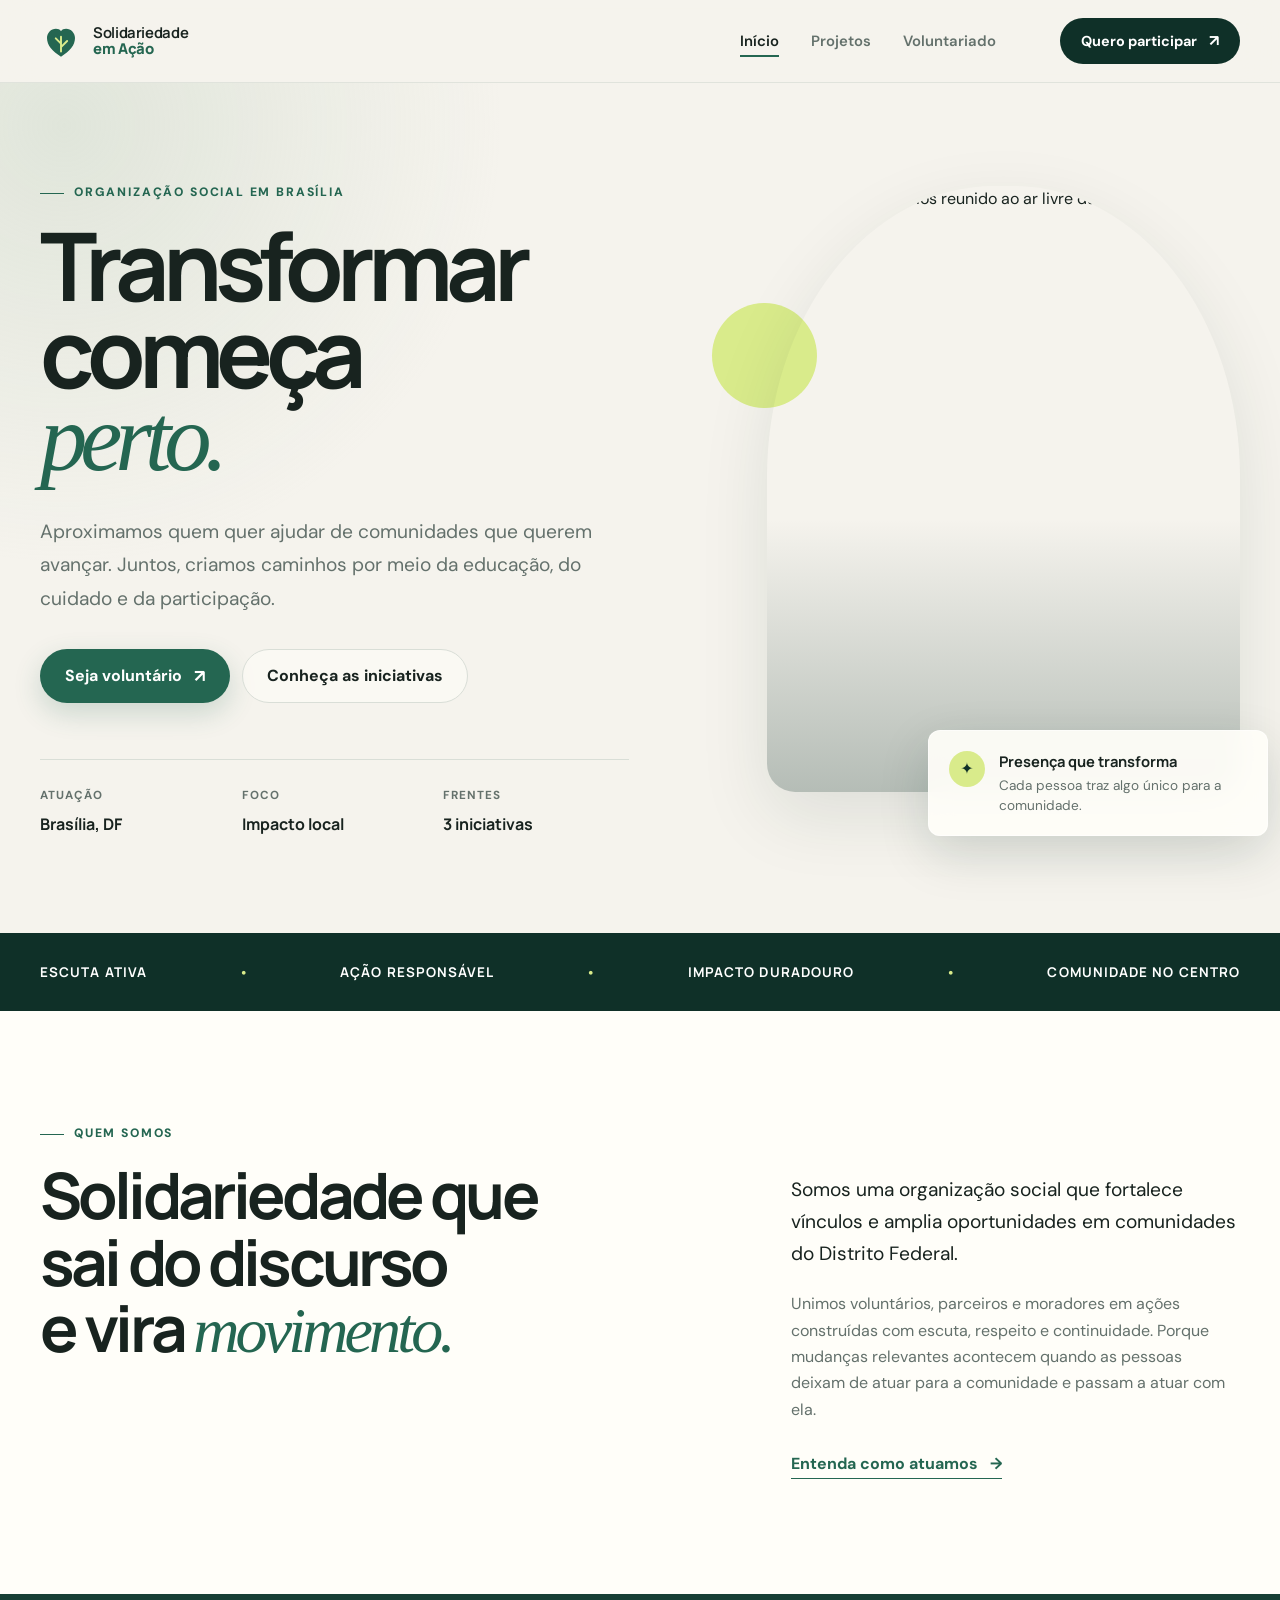
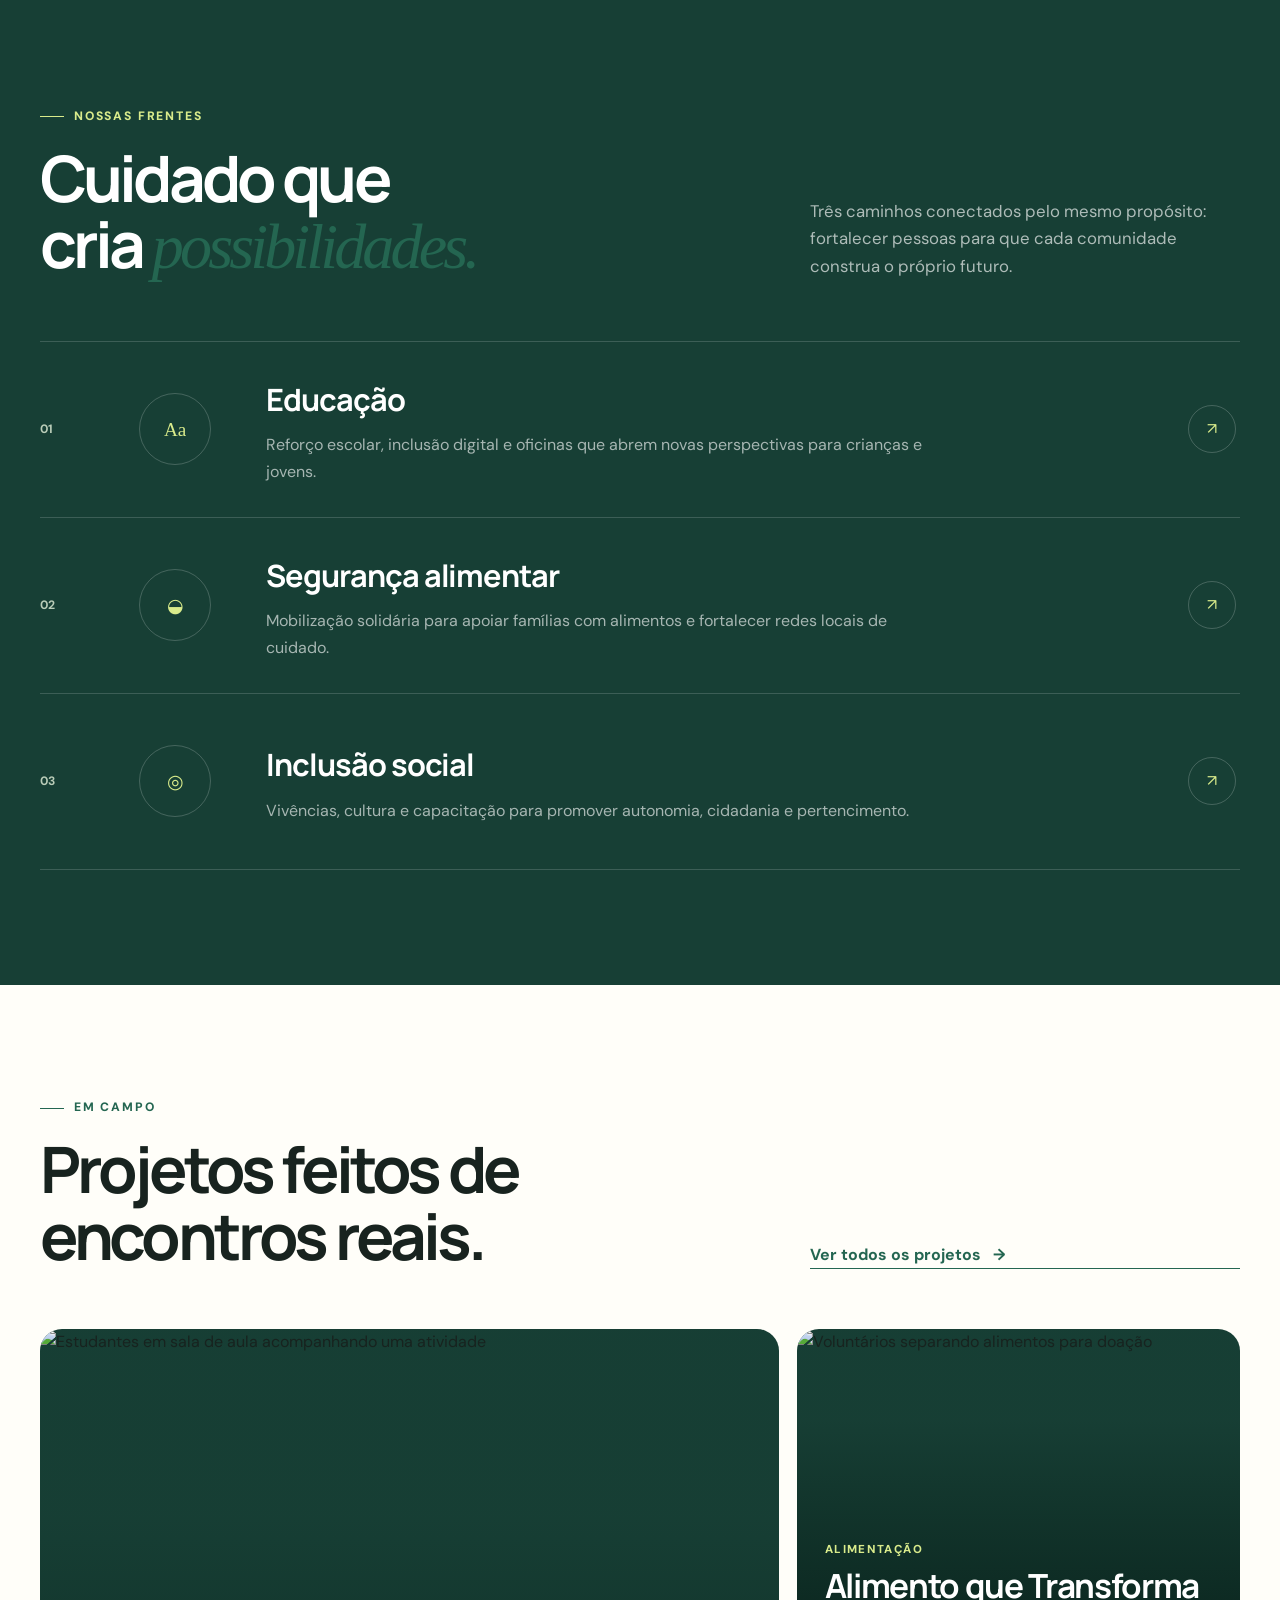
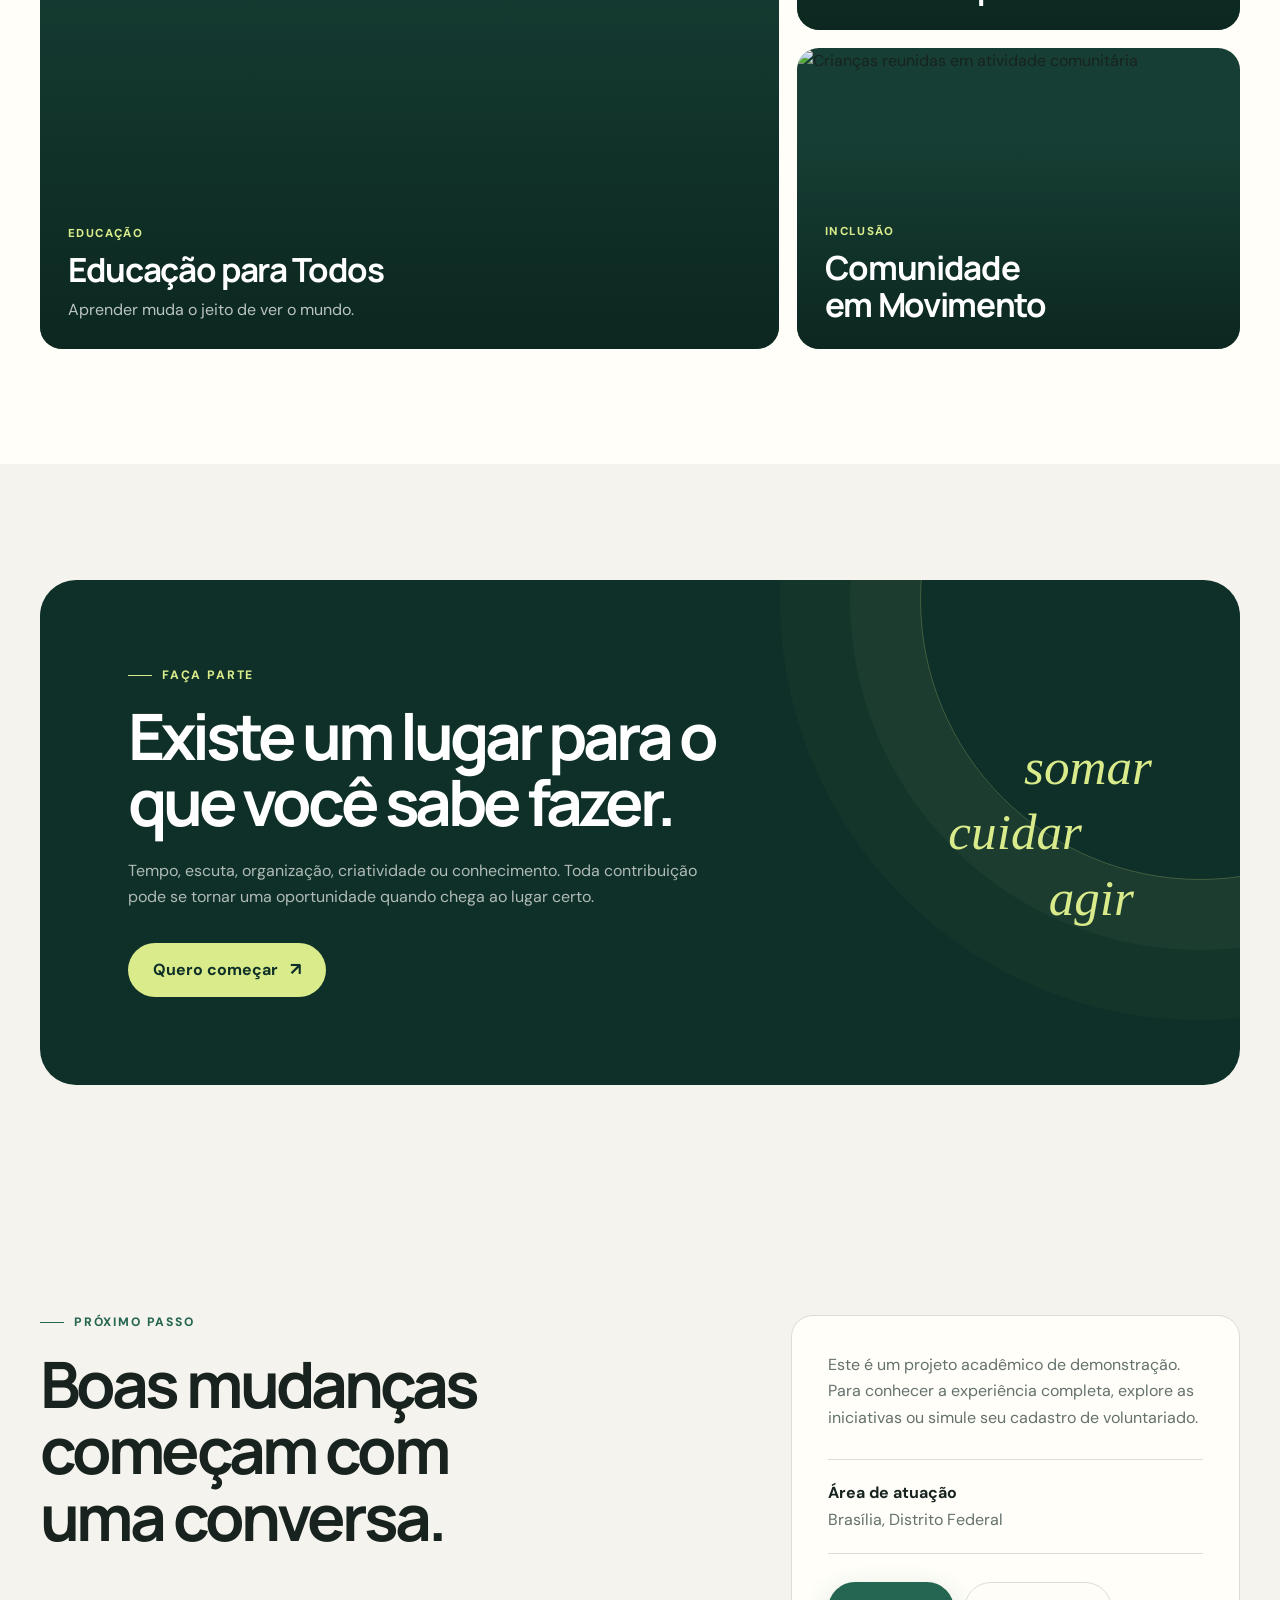
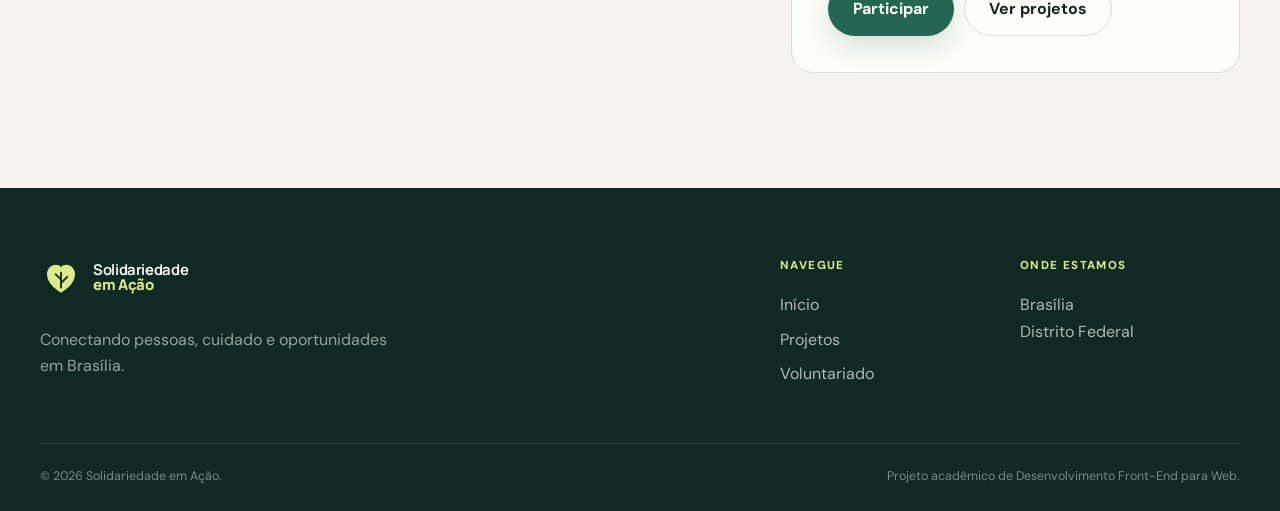
==== index.html @ 52c3421e "feat: finalize ONG institutional website" ====
<!DOCTYPE html>
<html lang="pt-BR">
<head>
  <meta charset="UTF-8">
  <meta name="viewport" content="width=device-width, initial-scale=1.0">
  <meta name="description" content="A Solidariedade em Ação conecta pessoas e comunidades em iniciativas de educação, segurança alimentar e inclusão social em Brasília.">
  <meta name="theme-color" content="#173f35">
  <title>Solidariedade em Ação | Transformar começa perto</title>
  <link rel="preconnect" href="https://fonts.googleapis.com">
  <link rel="preconnect" href="https://fonts.gstatic.com" crossorigin>
  <link href="https://fonts.googleapis.com/css2?family=DM+Sans:wght@400;500;600;700&family=Manrope:wght@500;600;700;800&display=swap" rel="stylesheet">
  <link rel="stylesheet" href="css.css">
  <script src="js.js" defer></script>
</head>
<body>
  <a class="skip-link" href="#conteudo">Pular para o conteúdo</a>

  <header class="site-header">
    <div class="container header-inner">
      <a class="brand" href="index.html" aria-label="Solidariedade em Ação, página inicial">
        <svg class="brand-mark" viewBox="0 0 48 48" aria-hidden="true">
          <path d="M24 42C14 36 8 28.8 8 20.7 8 14.8 12.5 10 18.2 10c2.4 0 4.6.9 5.8 2.8C25.2 10.9 27.4 10 29.8 10 35.5 10 40 14.8 40 20.7 40 28.8 34 36 24 42Z"/>
          <path d="M24 36V19m0 8-6-6m6 10 7-7"/>
        </svg>
        <span class="brand-name">Solidariedade <strong>em Ação</strong></span>
      </a>

      <button class="nav-toggle" type="button" aria-expanded="false" aria-controls="menu-principal">
        <span class="sr-only">Abrir menu</span>
        <span aria-hidden="true"></span><span aria-hidden="true"></span><span aria-hidden="true"></span>
      </button>

      <nav class="site-nav" id="menu-principal" aria-label="Navegação principal">
        <ul>
          <li><a href="index.html" aria-current="page">Início</a></li>
          <li><a href="projetos.html">Projetos</a></li>
          <li><a href="cadastro.html">Voluntariado</a></li>
        </ul>
        <a class="button button-small button-dark nav-cta" href="cadastro.html">Quero participar <span aria-hidden="true">↗</span></a>
      </nav>
    </div>
  </header>

  <main id="conteudo">
    <section class="hero">
      <div class="container hero-grid">
        <div class="hero-copy reveal">
          <p class="eyebrow"><span></span> Organização social em Brasília</p>
          <h1>Transformar começa <em>perto.</em></h1>
          <p class="hero-lead">Aproximamos quem quer ajudar de comunidades que querem avançar. Juntos, criamos caminhos por meio da educação, do cuidado e da participação.</p>
          <div class="hero-actions">
            <a class="button button-primary" href="cadastro.html">Seja voluntário <span aria-hidden="true">↗</span></a>
            <a class="button button-ghost" href="projetos.html">Conheça as iniciativas</a>
          </div>
          <dl class="hero-facts" aria-label="Resumo da organização">
            <div><dt>Atuação</dt><dd>Brasília, DF</dd></div>
            <div><dt>Foco</dt><dd>Impacto local</dd></div>
            <div><dt>Frentes</dt><dd>3 iniciativas</dd></div>
          </dl>
        </div>

        <div class="hero-media reveal reveal-delay">
          <div class="hero-image">
            <img src="https://images.unsplash.com/photo-1559027615-cd4628902d4a?auto=format&fit=crop&w=1400&q=85" alt="Grupo de voluntários reunido ao ar livre durante uma ação comunitária" width="900" height="1080">
          </div>
          <div class="hero-note">
            <span class="note-icon" aria-hidden="true">✦</span>
            <p><strong>Presença que transforma</strong> Cada pessoa traz algo único para a comunidade.</p>
          </div>
          <div class="hero-shape" aria-hidden="true"></div>
        </div>
      </div>
    </section>

    <section class="principle-band" aria-label="Nosso compromisso">
      <div class="container principle-inner">
        <p>Escuta ativa</p><span aria-hidden="true">•</span>
        <p>Ação responsável</p><span aria-hidden="true">•</span>
        <p>Impacto duradouro</p><span aria-hidden="true">•</span>
        <p>Comunidade no centro</p>
      </div>
    </section>

    <section class="section about" aria-labelledby="sobre-titulo">
      <div class="container about-grid">
        <div class="section-intro reveal">
          <p class="eyebrow"><span></span> Quem somos</p>
          <h2 id="sobre-titulo">Solidariedade que sai do discurso e vira <em>movimento.</em></h2>
        </div>
        <div class="about-copy reveal reveal-delay">
          <p class="lead-paragraph">Somos uma organização social que fortalece vínculos e amplia oportunidades em comunidades do Distrito Federal.</p>
          <p>Unimos voluntários, parceiros e moradores em ações construídas com escuta, respeito e continuidade. Porque mudanças relevantes acontecem quando as pessoas deixam de atuar para a comunidade e passam a atuar com ela.</p>
          <a class="text-link" href="projetos.html">Entenda como atuamos <span aria-hidden="true">→</span></a>
        </div>
      </div>
    </section>

    <section class="section pillars" aria-labelledby="atuacao-titulo">
      <div class="container">
        <div class="section-heading reveal">
          <div>
            <p class="eyebrow eyebrow-light"><span></span> Nossas frentes</p>
            <h2 id="atuacao-titulo">Cuidado que cria <em>possibilidades.</em></h2>
          </div>
          <p>Três caminhos conectados pelo mesmo propósito: fortalecer pessoas para que cada comunidade construa o próprio futuro.</p>
        </div>

        <div class="pillar-list">
          <article class="pillar-item reveal">
            <span class="pillar-number">01</span>
            <div class="pillar-icon" aria-hidden="true">Aa</div>
            <div><h3>Educação</h3><p>Reforço escolar, inclusão digital e oficinas que abrem novas perspectivas para crianças e jovens.</p></div>
            <a href="projetos.html#educacao" aria-label="Conhecer o projeto de educação">↗</a>
          </article>
          <article class="pillar-item reveal">
            <span class="pillar-number">02</span>
            <div class="pillar-icon" aria-hidden="true">◒</div>
            <div><h3>Segurança alimentar</h3><p>Mobilização solidária para apoiar famílias com alimentos e fortalecer redes locais de cuidado.</p></div>
            <a href="projetos.html#alimentacao" aria-label="Conhecer o projeto de segurança alimentar">↗</a>
          </article>
          <article class="pillar-item reveal">
            <span class="pillar-number">03</span>
            <div class="pillar-icon" aria-hidden="true">◎</div>
            <div><h3>Inclusão social</h3><p>Vivências, cultura e capacitação para promover autonomia, cidadania e pertencimento.</p></div>
            <a href="projetos.html#comunidade" aria-label="Conhecer o projeto de inclusão social">↗</a>
          </article>
        </div>
      </div>
    </section>

    <section class="section featured" aria-labelledby="projetos-titulo">
      <div class="container">
        <div class="section-heading section-heading-dark reveal">
          <div>
            <p class="eyebrow"><span></span> Em campo</p>
            <h2 id="projetos-titulo">Projetos feitos de encontros reais.</h2>
          </div>
          <a class="text-link" href="projetos.html">Ver todos os projetos <span aria-hidden="true">→</span></a>
        </div>

        <div class="featured-grid">
          <article class="project-preview project-preview-large reveal">
            <a href="projetos.html#educacao" aria-label="Conhecer Educação para Todos">
              <img src="https://images.unsplash.com/photo-1509062522246-3755977927d7?auto=format&fit=crop&w=1200&q=85" alt="Estudantes em sala de aula acompanhando uma atividade" width="900" height="700">
              <div class="preview-overlay"><span>Educação</span><h3>Educação para Todos</h3><p>Aprender muda o jeito de ver o mundo.</p></div>
            </a>
          </article>
          <div class="featured-stack">
            <article class="project-preview reveal">
              <a href="projetos.html#alimentacao" aria-label="Conhecer Alimento que Transforma">
                <img src="https://images.unsplash.com/photo-1593113598332-cd288d649433?auto=format&fit=crop&w=1000&q=85" alt="Voluntários separando alimentos para doação" width="800" height="520">
                <div class="preview-overlay"><span>Alimentação</span><h3>Alimento que Transforma</h3></div>
              </a>
            </article>
            <article class="project-preview reveal">
              <a href="projetos.html#comunidade" aria-label="Conhecer Comunidade em Movimento">
                <img src="https://images.unsplash.com/photo-1488521787991-ed7bbaae773c?auto=format&fit=crop&w=1000&q=85" alt="Crianças reunidas em atividade comunitária" width="800" height="520">
                <div class="preview-overlay"><span>Inclusão</span><h3>Comunidade em Movimento</h3></div>
              </a>
            </article>
          </div>
        </div>
      </div>
    </section>

    <section class="section join" aria-labelledby="voluntariado-titulo">
      <div class="container join-panel reveal">
        <div class="join-copy">
          <p class="eyebrow eyebrow-light"><span></span> Faça parte</p>
          <h2 id="voluntariado-titulo">Existe um lugar para o que você sabe fazer.</h2>
          <p>Tempo, escuta, organização, criatividade ou conhecimento. Toda contribuição pode se tornar uma oportunidade quando chega ao lugar certo.</p>
          <a class="button button-light" href="cadastro.html">Quero começar <span aria-hidden="true">↗</span></a>
        </div>
        <div class="join-visual" aria-hidden="true">
          <span>somar</span><span>cuidar</span><span>agir</span>
        </div>
      </div>
    </section>

    <section class="section contact" aria-labelledby="contato-titulo">
      <div class="container contact-grid">
        <div class="reveal">
          <p class="eyebrow"><span></span> Próximo passo</p>
          <h2 id="contato-titulo">Boas mudanças começam com uma conversa.</h2>
        </div>
        <div class="contact-card reveal reveal-delay">
          <p>Este é um projeto acadêmico de demonstração. Para conhecer a experiência completa, explore as iniciativas ou simule seu cadastro de voluntariado.</p>
          <address><strong>Área de atuação</strong><span>Brasília, Distrito Federal</span></address>
          <div class="contact-actions">
            <a class="button button-primary" href="cadastro.html">Participar</a>
            <a class="button button-ghost" href="projetos.html">Ver projetos</a>
          </div>
        </div>
      </div>
    </section>
  </main>

  <footer class="site-footer">
    <div class="container footer-main">
      <div>
        <a class="brand brand-light" href="index.html" aria-label="Solidariedade em Ação, página inicial">
          <svg class="brand-mark" viewBox="0 0 48 48" aria-hidden="true"><path d="M24 42C14 36 8 28.8 8 20.7 8 14.8 12.5 10 18.2 10c2.4 0 4.6.9 5.8 2.8C25.2 10.9 27.4 10 29.8 10 35.5 10 40 14.8 40 20.7 40 28.8 34 36 24 42Z"/><path d="M24 36V19m0 8-6-6m6 10 7-7"/></svg>
          <span class="brand-name">Solidariedade <strong>em Ação</strong></span>
        </a>
        <p>Conectando pessoas, cuidado e oportunidades em Brasília.</p>
      </div>
      <nav aria-label="Navegação do rodapé">
        <p>Navegue</p>
        <a href="index.html">Início</a><a href="projetos.html">Projetos</a><a href="cadastro.html">Voluntariado</a>
      </nav>
      <div class="footer-location"><p>Onde estamos</p><address>Brasília<br>Distrito Federal</address></div>
    </div>
    <div class="container footer-bottom">
      <p>© <span data-current-year>2026</span> Solidariedade em Ação.</p>
      <p>Projeto acadêmico de Desenvolvimento Front-End para Web.</p>
    </div>
  </footer>
</body>
</html>
---- css.css ----
:root {
  --canvas: #f5f3ed;
  --paper: #fffef9;
  --mist: #e8eee8;
  --sage: #b9ccb8;
  --lime: #d9eb8b;
  --green: #246651;
  --green-deep: #173f35;
  --green-ink: #0f3028;
  --ink: #18231f;
  --muted: #64716c;
  --line: #d9ded7;
  --warm: #e7a66a;
  --danger: #a43f36;
  --success: #215f3f;
  --font-body: "DM Sans", system-ui, sans-serif;
  --font-display: "Manrope", system-ui, sans-serif;
  --container: 1200px;
  --radius-sm: 12px;
  --radius-md: 22px;
  --radius-lg: 36px;
  --shadow: 0 24px 70px rgba(20, 51, 42, 0.1);
  --transition: 220ms cubic-bezier(.2, .7, .2, 1);
}

*, *::before, *::after {
  box-sizing: border-box;
}

html {
  scroll-behavior: smooth;
}

body {
  margin: 0;
  min-width: 0;
  min-height: 100vh;
  overflow-x: hidden;
  background: var(--canvas);
  color: var(--ink);
  font-family: var(--font-body);
  font-size: 1rem;
  line-height: 1.65;
  -webkit-font-smoothing: antialiased;
}

body.menu-open {
  overflow: hidden;
}

h1, h2, h3, p, figure, dl, dd {
  margin: 0;
}

h1, h2, h3 {
  font-family: var(--font-display);
  text-wrap: balance;
}

ul {
  margin: 0;
  padding: 0;
  list-style: none;
}

a {
  color: inherit;
  text-decoration: none;
}

img {
  display: block;
  max-width: 100%;
}

button, input, select, textarea {
  font: inherit;
}

button, a {
  -webkit-tap-highlight-color: transparent;
}

:focus-visible {
  outline: 3px solid var(--warm);
  outline-offset: 4px;
}

::selection {
  background: var(--lime);
  color: var(--green-ink);
}

.container {
  width: min(calc(100% - 48px), var(--container));
  margin-inline: auto;
}

.sr-only {
  position: absolute;
  width: 1px;
  height: 1px;
  padding: 0;
  margin: -1px;
  overflow: hidden;
  clip: rect(0, 0, 0, 0);
  white-space: nowrap;
  border: 0;
}

.skip-link {
  position: fixed;
  top: 12px;
  left: 12px;
  z-index: 1000;
  padding: 10px 16px;
  border-radius: 8px;
  background: var(--paper);
  color: var(--green-ink);
  font-weight: 700;
  transform: translateY(-150%);
  transition: transform var(--transition);
}

.skip-link:focus {
  transform: translateY(0);
}

.site-header {
  position: sticky;
  top: 0;
  z-index: 100;
  border-bottom: 1px solid rgba(217, 222, 215, 0.76);
  background: rgba(245, 243, 237, 0.9);
  backdrop-filter: blur(18px);
}

.header-inner {
  min-height: 82px;
  display: flex;
  align-items: center;
  justify-content: space-between;
  gap: 32px;
}

.brand {
  display: inline-flex;
  align-items: center;
  gap: 11px;
  flex: 0 0 auto;
  font-family: var(--font-display);
  font-size: .93rem;
  font-weight: 650;
  line-height: 1.05;
  letter-spacing: -.025em;
}

.brand-name strong {
  display: block;
  color: var(--green);
  font-weight: 800;
}

.brand-mark {
  width: 42px;
  height: 42px;
  overflow: visible;
}

.brand-mark path:first-child {
  fill: var(--green);
}

.brand-mark path:last-child {
  fill: none;
  stroke: var(--lime);
  stroke-width: 2.2;
  stroke-linecap: round;
  stroke-linejoin: round;
}

.site-nav {
  display: flex;
  align-items: center;
  gap: clamp(24px, 4vw, 52px);
}

.site-nav ul {
  display: flex;
  align-items: center;
  gap: 6px;
}

.site-nav ul a {
  position: relative;
  display: inline-flex;
  align-items: center;
  min-height: 44px;
  padding: 0 13px;
  color: var(--muted);
  font-size: .93rem;
  font-weight: 600;
  transition: color var(--transition);
}

.site-nav ul a::after {
  content: "";
  position: absolute;
  right: 13px;
  bottom: 6px;
  left: 13px;
  height: 2px;
  background: var(--green);
  transform: scaleX(0);
  transform-origin: right;
  transition: transform var(--transition);
}

.site-nav ul a:hover,
.site-nav ul a[aria-current="page"] {
  color: var(--ink);
}

.site-nav ul a:hover::after,
.site-nav ul a[aria-current="page"]::after {
  transform: scaleX(1);
  transform-origin: left;
}

.nav-toggle {
  display: none;
  width: 46px;
  height: 46px;
  padding: 0;
  border: 1px solid var(--line);
  border-radius: 50%;
  background: var(--paper);
  cursor: pointer;
}

.nav-toggle > span:not(.sr-only) {
  display: block;
  width: 18px;
  height: 1.5px;
  margin: 4px auto;
  background: var(--ink);
  transition: transform var(--transition), opacity var(--transition);
}

.button {
  display: inline-flex;
  align-items: center;
  justify-content: center;
  gap: 12px;
  min-height: 54px;
  padding: 0 24px;
  border: 1px solid transparent;
  border-radius: 999px;
  font-weight: 700;
  line-height: 1;
  cursor: pointer;
  transition: color var(--transition), background var(--transition), border-color var(--transition), transform var(--transition), box-shadow var(--transition);
}

.button span {
  font-size: 1.1em;
  transition: transform var(--transition);
}

.button:hover {
  transform: translateY(-2px);
}

.button:hover span {
  transform: translate(2px, -2px);
}

.button-small {
  min-height: 46px;
  padding-inline: 20px;
  font-size: .9rem;
}

.button-primary {
  background: var(--green);
  color: #fff;
  box-shadow: 0 10px 28px rgba(36, 102, 81, .2);
}

.button-primary:hover {
  background: var(--green-deep);
  box-shadow: 0 14px 34px rgba(23, 63, 53, .24);
}

.button-dark {
  background: var(--green-ink);
  color: #fff;
}

.button-dark:hover {
  background: var(--green);
}

.button-ghost {
  border-color: var(--line);
  background: rgba(255, 254, 249, .58);
  color: var(--ink);
}

.button-ghost:hover {
  border-color: var(--sage);
  background: var(--paper);
}

.button-light {
  background: var(--lime);
  color: var(--green-ink);
}

.button-light:hover {
  background: #e7f5aa;
}

.eyebrow {
  display: flex;
  align-items: center;
  gap: 10px;
  margin-bottom: 20px;
  color: var(--green);
  font-size: .76rem;
  font-weight: 800;
  letter-spacing: .15em;
  line-height: 1.3;
  text-transform: uppercase;
}

.eyebrow > span {
  width: 24px;
  height: 1px;
  background: currentColor;
}

.eyebrow-light {
  color: var(--lime);
}

em {
  color: var(--green);
  font-family: Georgia, "Times New Roman", serif;
  font-weight: 400;
}

.section {
  padding: clamp(86px, 9vw, 132px) 0;
}

.section h2 {
  font-size: clamp(2.35rem, 5vw, 4.8rem);
  line-height: 1.04;
  letter-spacing: -.06em;
}

.hero {
  position: relative;
  padding: clamp(68px, 8vw, 110px) 0 96px;
  background:
    radial-gradient(circle at 5% 5%, rgba(185, 204, 184, .35), transparent 30%),
    var(--canvas);
}

.hero-grid {
  display: grid;
  grid-template-columns: minmax(0, 1.02fr) minmax(420px, .88fr);
  align-items: center;
  gap: clamp(56px, 8vw, 112px);
}

.hero h1 {
  max-width: 720px;
  font-size: clamp(4rem, 7.4vw, 7rem);
  font-weight: 700;
  line-height: .92;
  letter-spacing: -.075em;
}

.hero h1 em {
  display: block;
}

.hero-lead {
  max-width: 620px;
  margin-top: 32px;
  color: var(--muted);
  font-size: clamp(1.05rem, 1.5vw, 1.2rem);
  line-height: 1.75;
}

.hero-actions {
  display: flex;
  flex-wrap: wrap;
  gap: 12px;
  margin-top: 34px;
}

.hero-facts {
  display: grid;
  grid-template-columns: repeat(3, 1fr);
  gap: 16px;
  margin-top: 56px;
  padding-top: 26px;
  border-top: 1px solid var(--line);
}

.hero-facts div {
  min-width: 0;
}

.hero-facts dt {
  color: var(--muted);
  font-size: .73rem;
  font-weight: 700;
  letter-spacing: .08em;
  text-transform: uppercase;
}

.hero-facts dd {
  margin-top: 5px;
  font-family: var(--font-display);
  font-weight: 700;
}

.hero-media {
  position: relative;
  min-height: 650px;
}

.hero-image {
  position: absolute;
  inset: 0 0 44px 7%;
  z-index: 1;
  overflow: hidden;
  border-radius: 48% 48% 28px 28px;
  box-shadow: var(--shadow);
}

.hero-image::after {
  content: "";
  position: absolute;
  inset: 0;
  background: linear-gradient(to top, rgba(15, 48, 40, .28), transparent 45%);
}

.hero-image img {
  width: 100%;
  height: 100%;
  object-fit: cover;
}

.hero-note {
  position: absolute;
  right: -28px;
  bottom: 0;
  z-index: 2;
  width: min(340px, 76%);
  display: flex;
  gap: 14px;
  padding: 20px;
  border: 1px solid rgba(255, 255, 255, .6);
  border-radius: var(--radius-sm);
  background: rgba(255, 254, 249, .92);
  box-shadow: 0 18px 50px rgba(16, 48, 40, .15);
  backdrop-filter: blur(12px);
}

.note-icon {
  width: 36px;
  height: 36px;
  flex: 0 0 auto;
  display: grid;
  place-items: center;
  border-radius: 50%;
  background: var(--lime);
  color: var(--green-ink);
}

.hero-note p {
  color: var(--muted);
  font-size: .85rem;
  line-height: 1.45;
}

.hero-note strong {
  display: block;
  margin-bottom: 3px;
  color: var(--ink);
  font-family: var(--font-display);
  font-size: .92rem;
}

.hero-shape {
  position: absolute;
  top: 18%;
  left: -20px;
  width: 105px;
  height: 105px;
  border-radius: 50%;
  background: var(--lime);
}

.principle-band {
  background: var(--green-ink);
  color: #fff;
}

.principle-inner {
  min-height: 78px;
  display: flex;
  align-items: center;
  justify-content: space-between;
  gap: 20px;
  font-family: var(--font-display);
  font-size: .84rem;
  font-weight: 700;
  letter-spacing: .08em;
  text-transform: uppercase;
}

.principle-inner span {
  color: var(--lime);
}

.about {
  background: var(--paper);
}

.about-grid {
  display: grid;
  grid-template-columns: minmax(0, 1fr) minmax(340px, .72fr);
  gap: clamp(60px, 10vw, 150px);
  align-items: start;
}

.about h2 {
  max-width: 780px;
}

.about-copy {
  padding-top: 48px;
}

.about-copy p {
  color: var(--muted);
}

.about-copy p + p {
  margin-top: 22px;
}

.about-copy .lead-paragraph {
  color: var(--ink);
  font-size: 1.2rem;
  line-height: 1.65;
}

.text-link {
  display: inline-flex;
  align-items: center;
  gap: 12px;
  margin-top: 28px;
  border-bottom: 1px solid currentColor;
  color: var(--green);
  font-weight: 700;
  transition: gap var(--transition), color var(--transition);
}

.text-link:hover {
  gap: 18px;
  color: var(--green-ink);
}

.text-link-light {
  color: var(--lime);
}

.text-link-light:hover {
  color: #fff;
}

.pillars {
  background: var(--green-deep);
  color: #fff;
}

.section-heading {
  display: grid;
  grid-template-columns: minmax(0, 1fr) minmax(280px, 430px);
  gap: 64px;
  align-items: end;
  margin-bottom: 60px;
}

.section-heading h2 {
  max-width: 760px;
}

.section-heading > p {
  color: rgba(255, 255, 255, .65);
  font-size: 1.05rem;
}

.section-heading-dark > p {
  color: var(--muted);
}

.pillar-list {
  border-top: 1px solid rgba(255, 255, 255, .16);
}

.pillar-item {
  display: grid;
  grid-template-columns: 48px 76px minmax(0, 1fr) 52px;
  align-items: center;
  gap: clamp(20px, 4vw, 54px);
  min-height: 176px;
  border-bottom: 1px solid rgba(255, 255, 255, .16);
  transition: padding var(--transition), background var(--transition);
}

.pillar-item:hover {
  padding-inline: 18px;
  background: rgba(255, 255, 255, .035);
}

.pillar-number {
  color: var(--sage);
  font-size: .76rem;
  font-weight: 700;
}

.pillar-icon {
  width: 72px;
  height: 72px;
  display: grid;
  place-items: center;
  border: 1px solid rgba(255, 255, 255, .2);
  border-radius: 50%;
  color: var(--lime);
  font-family: Georgia, serif;
  font-size: 1.2rem;
}

.pillar-item h3 {
  margin-bottom: 8px;
  font-size: clamp(1.4rem, 2.4vw, 2rem);
  letter-spacing: -.035em;
}

.pillar-item p {
  max-width: 680px;
  color: rgba(255, 255, 255, .62);
}

.pillar-item > a {
  width: 48px;
  height: 48px;
  display: grid;
  place-items: center;
  border: 1px solid rgba(255, 255, 255, .2);
  border-radius: 50%;
  color: var(--lime);
  transition: color var(--transition), background var(--transition), transform var(--transition);
}

.pillar-item > a:hover {
  background: var(--lime);
  color: var(--green-ink);
  transform: rotate(45deg);
}

.featured {
  background: var(--paper);
}

.featured-grid {
  display: grid;
  grid-template-columns: 1.25fr .75fr;
  gap: 18px;
}

.featured-stack {
  display: grid;
  gap: 18px;
}

.project-preview {
  position: relative;
  min-height: 300px;
  overflow: hidden;
  border-radius: var(--radius-md);
  background: var(--green-deep);
}

.project-preview-large {
  min-height: 620px;
}

.project-preview a {
  position: absolute;
  inset: 0;
  display: block;
}

.project-preview img {
  width: 100%;
  height: 100%;
  object-fit: cover;
  transition: transform 700ms cubic-bezier(.2, .7, .2, 1);
}

.project-preview::after {
  content: "";
  position: absolute;
  inset: 0;
  pointer-events: none;
  background: linear-gradient(to top, rgba(10, 36, 29, .88), rgba(10, 36, 29, .03) 70%);
}

.project-preview:hover img {
  transform: scale(1.035);
}

.preview-overlay {
  position: absolute;
  right: 28px;
  bottom: 26px;
  left: 28px;
  z-index: 1;
  color: #fff;
}

.preview-overlay span {
  display: block;
  margin-bottom: 8px;
  color: var(--lime);
  font-size: .72rem;
  font-weight: 800;
  letter-spacing: .12em;
  text-transform: uppercase;
}

.preview-overlay h3 {
  font-size: clamp(1.35rem, 2.6vw, 2.35rem);
  line-height: 1.12;
  letter-spacing: -.04em;
}

.preview-overlay p {
  margin-top: 8px;
  color: rgba(255, 255, 255, .72);
}

.join {
  background: var(--canvas);
}

.join-panel {
  position: relative;
  isolation: isolate;
  min-height: 480px;
  overflow: hidden;
  display: grid;
  grid-template-columns: minmax(0, 1fr) 360px;
  align-items: center;
  gap: 50px;
  padding: clamp(48px, 7vw, 88px);
  border-radius: var(--radius-lg);
  background: var(--green-ink);
  color: #fff;
}

.join-panel::before {
  content: "";
  position: absolute;
  z-index: -1;
  width: 560px;
  height: 560px;
  right: -240px;
  top: -260px;
  border: 1px solid rgba(217, 235, 139, .25);
  border-radius: 50%;
  box-shadow: 0 0 0 70px rgba(217, 235, 139, .035), 0 0 0 140px rgba(217, 235, 139, .025);
}

.join-copy {
  max-width: 720px;
}

.join-copy h2 {
  font-size: clamp(2.5rem, 5vw, 5rem);
  line-height: 1.02;
  letter-spacing: -.065em;
}

.join-copy > p:not(.eyebrow) {
  max-width: 600px;
  margin: 24px 0 32px;
  color: rgba(255, 255, 255, .67);
}

.join-visual {
  display: grid;
  justify-items: end;
  gap: 14px;
  color: var(--lime);
  font-family: Georgia, serif;
  font-size: clamp(2.2rem, 4vw, 4rem);
  font-style: italic;
  line-height: 1;
}

.join-visual span:nth-child(2) {
  margin-right: 70px;
}

.join-visual span:nth-child(3) {
  margin-right: 18px;
}

.contact {
  background: var(--canvas);
}

.contact-grid {
  display: grid;
  grid-template-columns: minmax(0, 1fr) minmax(340px, .72fr);
  gap: clamp(60px, 10vw, 150px);
  align-items: start;
}

.contact h2 {
  max-width: 690px;
}

.contact-card {
  padding: 36px;
  border: 1px solid var(--line);
  border-radius: var(--radius-md);
  background: var(--paper);
}

.contact-card > p {
  color: var(--muted);
}

.contact-card address {
  display: grid;
  margin: 28px 0;
  padding: 20px 0;
  border-block: 1px solid var(--line);
  font-style: normal;
}

.contact-card address span {
  color: var(--muted);
}

.contact-actions {
  display: flex;
  flex-wrap: wrap;
  gap: 10px;
}

.site-footer {
  padding: 68px 0 24px;
  background: #0e2a23;
  color: #fff;
}

.footer-main {
  display: grid;
  grid-template-columns: minmax(280px, 1fr) 180px 220px;
  gap: 60px;
  padding-bottom: 56px;
}

.brand-light .brand-name strong {
  color: var(--lime);
}

.brand-light .brand-mark path:first-child {
  fill: var(--lime);
}

.brand-light .brand-mark path:last-child {
  stroke: var(--green-ink);
}

.footer-main > div:first-child > p {
  max-width: 350px;
  margin-top: 20px;
  color: rgba(255, 255, 255, .57);
}

.footer-main nav,
.footer-location {
  display: grid;
  align-content: start;
  gap: 8px;
}

.footer-main nav > p,
.footer-location > p {
  margin-bottom: 9px;
  color: var(--lime);
  font-size: .72rem;
  font-weight: 800;
  letter-spacing: .12em;
  text-transform: uppercase;
}

.footer-main nav a,
.footer-location address {
  color: rgba(255, 255, 255, .67);
  font-style: normal;
  transition: color var(--transition);
}

.footer-main nav a:hover {
  color: #fff;
}

.footer-bottom {
  display: flex;
  justify-content: space-between;
  gap: 24px;
  padding-top: 22px;
  border-top: 1px solid rgba(255, 255, 255, .13);
  color: rgba(255, 255, 255, .45);
  font-size: .78rem;
}

/* Página de projetos */
.page-hero {
  overflow: hidden;
  padding: clamp(72px, 9vw, 126px) 0 0;
  background: var(--green-deep);
  color: #fff;
}

.page-hero-grid {
  display: grid;
  grid-template-columns: minmax(0, 1.25fr) minmax(300px, .55fr);
  align-items: end;
  gap: 70px;
}

.page-hero h1 {
  max-width: 900px;
  font-size: clamp(3.6rem, 7.5vw, 7.4rem);
  line-height: .94;
  letter-spacing: -.075em;
}

.page-hero h1 em {
  color: var(--lime);
}

.page-hero-aside {
  padding-bottom: 10px;
}

.page-hero-aside > p {
  color: rgba(255, 255, 255, .67);
  font-size: 1.05rem;
}

.page-hero-image {
  position: relative;
  min-height: 520px;
  margin-top: 76px;
  overflow: hidden;
  border-radius: var(--radius-lg) var(--radius-lg) 0 0;
}

.page-hero-image::after {
  content: "";
  position: absolute;
  inset: 0;
  background: linear-gradient(to top, rgba(10, 40, 32, .62), transparent 55%);
}

.page-hero-image img {
  position: absolute;
  inset: 0;
  width: 100%;
  height: 100%;
  object-fit: cover;
  object-position: center 46%;
}

.image-caption {
  position: absolute;
  right: 34px;
  bottom: 30px;
  left: 34px;
  z-index: 1;
  display: flex;
  align-items: end;
  justify-content: space-between;
  gap: 32px;
}

.image-caption span {
  padding: 7px 12px;
  border: 1px solid rgba(255, 255, 255, .4);
  border-radius: 999px;
  font-size: .72rem;
  font-weight: 700;
  letter-spacing: .08em;
  text-transform: uppercase;
}

.image-caption p {
  max-width: 430px;
  font-family: var(--font-display);
  font-size: 1.45rem;
  font-weight: 700;
  text-align: right;
}

.projects-intro {
  background: var(--paper);
}

.project-detail {
  padding: clamp(80px, 9vw, 130px) 0;
  background: var(--canvas);
  scroll-margin-top: 80px;
}

.project-detail-alt {
  background: var(--mist);
}

.project-detail-grid {
  display: grid;
  grid-template-columns: minmax(390px, .9fr) minmax(0, 1fr);
  align-items: center;
  gap: clamp(60px, 10vw, 140px);
}

.project-detail-alt .project-detail-media {
  order: 2;
}

.project-detail-media {
  position: relative;
  min-height: 610px;
}

.project-detail-media img {
  width: 100%;
  height: 100%;
  min-height: 610px;
  object-fit: cover;
  border-radius: var(--radius-md);
  box-shadow: var(--shadow);
}

.project-index {
  position: absolute;
  top: 20px;
  left: 20px;
  z-index: 1;
  padding: 8px 12px;
  border-radius: 999px;
  background: rgba(255, 254, 249, .9);
  color: var(--green-ink);
  font-size: .72rem;
  font-weight: 800;
  letter-spacing: .08em;
  backdrop-filter: blur(10px);
}

.project-detail-copy h2 {
  max-width: 620px;
  font-size: clamp(2.5rem, 5vw, 4.8rem);
  line-height: 1.02;
  letter-spacing: -.065em;
}

.project-lead {
  max-width: 620px;
  margin-top: 24px;
  color: var(--muted);
  font-size: 1.12rem;
}

.project-objective {
  margin-top: 34px;
  padding: 24px 0;
  border-block: 1px solid var(--line);
}

.project-objective h3 {
  margin-bottom: 8px;
  font-size: .78rem;
  letter-spacing: .11em;
  text-transform: uppercase;
}

.project-objective p {
  color: var(--muted);
}

.impact-list {
  margin: 20px 0 30px;
}

.impact-list li {
  display: grid;
  grid-template-columns: 36px 1fr;
  gap: 14px;
  padding: 11px 0;
  font-weight: 600;
}

.impact-list span {
  color: var(--green);
  font-size: .72rem;
  letter-spacing: .08em;
}

.project-cta {
  background: var(--paper);
}

/* Página de cadastro */
.form-page {
  background: var(--paper);
}

.volunteer-layout {
  display: grid;
  grid-template-columns: minmax(380px, .8fr) minmax(600px, 1.2fr);
  align-items: stretch;
}

.volunteer-story {
  position: relative;
  overflow: hidden;
  min-height: calc(100vh - 82px);
  padding: clamp(64px, 7vw, 100px) clamp(34px, 6vw, 92px);
  background: var(--green-deep);
  color: #fff;
}

.volunteer-story::before {
  content: "";
  position: absolute;
  width: 340px;
  height: 340px;
  top: -210px;
  right: -170px;
  border: 1px solid rgba(217, 235, 139, .22);
  border-radius: 50%;
  box-shadow: 0 0 0 64px rgba(217, 235, 139, .025), 0 0 0 128px rgba(217, 235, 139, .02);
}

.story-content {
  position: relative;
  z-index: 1;
  max-width: 620px;
}

.volunteer-story h1 {
  font-size: clamp(3.1rem, 6vw, 6rem);
  line-height: .95;
  letter-spacing: -.07em;
}

.volunteer-story h1 em {
  display: block;
  color: var(--lime);
}

.story-content > p:not(.eyebrow) {
  max-width: 560px;
  margin-top: 26px;
  color: rgba(255, 255, 255, .67);
}

.volunteer-benefits {
  display: grid;
  gap: 19px;
  margin-top: 40px;
}

.volunteer-benefits li {
  display: grid;
  grid-template-columns: 34px 1fr;
  gap: 14px;
}

.volunteer-benefits li > span {
  width: 30px;
  height: 30px;
  display: grid;
  place-items: center;
  border-radius: 50%;
  background: var(--lime);
  color: var(--green-ink);
  font-size: .78rem;
  font-weight: 800;
}

.volunteer-benefits strong {
  font-family: var(--font-display);
}

.volunteer-benefits p {
  color: rgba(255, 255, 255, .58);
  font-size: .89rem;
}

.story-image {
  position: relative;
  max-width: 600px;
  margin-top: 58px;
}

.story-image img {
  width: 100%;
  height: 310px;
  object-fit: cover;
  border-radius: var(--radius-md);
  filter: saturate(.85);
}

.story-image figcaption {
  position: absolute;
  right: 16px;
  bottom: 16px;
  left: 16px;
  padding: 13px 15px;
  border: 1px solid rgba(255, 255, 255, .18);
  border-radius: 10px;
  background: rgba(15, 48, 40, .78);
  color: rgba(255, 255, 255, .78);
  font-size: .8rem;
  backdrop-filter: blur(8px);
}

.form-section {
  padding: clamp(64px, 7vw, 100px) clamp(30px, 6vw, 96px);
  background: var(--paper);
}

.form-wrap {
  width: min(100%, 780px);
  margin-inline: auto;
}

.form-heading {
  margin-bottom: 48px;
}

.form-step {
  margin-bottom: 9px;
  color: var(--green);
  font-size: .76rem;
  font-weight: 800;
  letter-spacing: .12em;
  text-transform: uppercase;
}

.form-heading h2 {
  font-size: clamp(2.35rem, 4vw, 4rem);
  line-height: 1.05;
  letter-spacing: -.055em;
}

.form-heading > p:last-child {
  margin-top: 10px;
  color: var(--muted);
  font-size: .9rem;
}

form {
  display: grid;
  gap: 44px;
}

fieldset {
  min-width: 0;
  margin: 0;
  padding: 0;
  border: 0;
}

legend {
  width: 100%;
  margin-bottom: 24px;
  padding-bottom: 14px;
  border-bottom: 1px solid var(--line);
  font-family: var(--font-display);
  font-size: 1.08rem;
  font-weight: 750;
}

legend span {
  margin-right: 10px;
  color: var(--green);
  font-size: .72rem;
  letter-spacing: .08em;
}

.form-grid {
  display: grid;
  grid-template-columns: repeat(2, minmax(0, 1fr));
  gap: 20px;
}

.field {
  display: grid;
  align-content: start;
}

.field-full {
  grid-column: 1 / -1;
}

.field label {
  margin-bottom: 7px;
  color: #293b34;
  font-size: .84rem;
  font-weight: 700;
}

.field label span,
.consent label span {
  color: var(--danger);
}

.field input,
.field select,
.field textarea {
  width: 100%;
  min-height: 52px;
  padding: 13px 15px;
  border: 1px solid #cfd7d1;
  border-radius: 10px;
  background: #fbfcf8;
  color: var(--ink);
  transition: border-color var(--transition), background var(--transition), box-shadow var(--transition);
}

.field textarea {
  min-height: 132px;
  resize: vertical;
}

.field input::placeholder,
.field textarea::placeholder {
  color: #8c9791;
}

.field input:hover,
.field select:hover,
.field textarea:hover {
  border-color: #aabbb0;
}

.field input:focus,
.field select:focus,
.field textarea:focus {
  outline: none;
  border-color: var(--green);
  background: #fff;
  box-shadow: 0 0 0 4px rgba(36, 102, 81, .12);
}

.field input[aria-invalid="true"],
.field select[aria-invalid="true"],
.field textarea[aria-invalid="true"] {
  border-color: var(--danger);
  background: #fff9f8;
}

.field-error {
  min-height: 18px;
  margin-top: 5px;
  color: var(--danger);
  font-size: .76rem;
  line-height: 1.35;
}

.field-meta {
  display: flex;
  justify-content: space-between;
  margin-top: 6px;
  color: var(--muted);
  font-size: .74rem;
}

.consent {
  display: grid;
  grid-template-columns: 22px 1fr;
  gap: 4px 12px;
  padding: 18px;
  border-radius: 10px;
  background: var(--mist);
}

.consent input {
  width: 20px;
  height: 20px;
  margin: 2px 0 0;
  accent-color: var(--green);
}

.consent label {
  color: #40514a;
  font-size: .84rem;
  line-height: 1.5;
}

.consent .field-error {
  grid-column: 2;
  min-height: 0;
  margin: 0;
}

.form-submit {
  display: flex;
  align-items: center;
  gap: 20px;
}

.form-submit > p {
  max-width: 260px;
  color: var(--muted);
  font-size: .75rem;
  line-height: 1.4;
}

.form-status {
  padding: 22px 24px;
  border: 1px solid #a8ccb3;
  border-radius: var(--radius-sm);
  background: #eef8f0;
  color: var(--success);
  font-weight: 650;
}

.form-status::before {
  content: "✓";
  width: 26px;
  height: 26px;
  display: inline-grid;
  place-items: center;
  margin-right: 10px;
  border-radius: 50%;
  background: var(--success);
  color: #fff;
  font-size: .75rem;
}

/* Animações progressivas */
.js .reveal {
  opacity: 0;
  transform: translateY(20px);
  transition: opacity 650ms ease, transform 650ms cubic-bezier(.2, .7, .2, 1);
}

.js .reveal-delay {
  transition-delay: 100ms;
}

.js .reveal.is-visible {
  opacity: 1;
  transform: translateY(0);
}

@media (max-width: 1100px) {
  .hero-grid {
    grid-template-columns: minmax(0, 1fr) minmax(360px, .82fr);
    gap: 54px;
  }

  .hero-media {
    min-height: 570px;
  }

  .hero-note {
    right: -10px;
  }

  .volunteer-layout {
    grid-template-columns: minmax(340px, .75fr) minmax(0, 1.25fr);
  }

  .volunteer-story,
  .form-section {
    padding-inline: clamp(28px, 4vw, 56px);
  }
}

@media (max-width: 900px) {
  .header-inner {
    min-height: 72px;
  }

  .nav-toggle {
    display: block;
  }

  .site-nav {
    position: absolute;
    top: 72px;
    right: 0;
    left: 0;
    display: grid;
    gap: 14px;
    padding: 18px 24px 24px;
    border-bottom: 1px solid var(--line);
    background: var(--canvas);
  }

  .site-nav ul {
    display: grid;
  }

  .site-nav ul a {
    width: 100%;
    min-height: 48px;
    padding-inline: 4px;
    border-bottom: 1px solid var(--line);
  }

  .site-nav ul a::after {
    display: none;
  }

  .nav-cta {
    width: 100%;
  }

  .js .site-nav {
    visibility: hidden;
    opacity: 0;
    transform: translateY(-10px);
    pointer-events: none;
    transition: opacity var(--transition), transform var(--transition), visibility var(--transition);
  }

  .js .site-nav.is-open {
    visibility: visible;
    opacity: 1;
    transform: translateY(0);
    pointer-events: auto;
  }

  .nav-toggle[aria-expanded="true"] > span:nth-child(2) {
    transform: translateY(5.5px) rotate(45deg);
  }

  .nav-toggle[aria-expanded="true"] > span:nth-child(3) {
    opacity: 0;
  }

  .nav-toggle[aria-expanded="true"] > span:nth-child(4) {
    transform: translateY(-5.5px) rotate(-45deg);
  }

  .hero-grid,
  .about-grid,
  .contact-grid,
  .page-hero-grid,
  .project-detail-grid {
    grid-template-columns: 1fr;
  }

  .hero h1 {
    max-width: 760px;
  }

  .hero-media {
    width: min(100%, 650px);
    min-height: 620px;
  }

  .section-heading {
    grid-template-columns: 1fr;
    gap: 24px;
  }

  .section-heading > p {
    max-width: 610px;
  }

  .featured-grid {
    grid-template-columns: 1fr;
  }

  .featured-stack {
    grid-template-columns: repeat(2, 1fr);
  }

  .join-panel {
    grid-template-columns: 1fr;
  }

  .join-visual {
    display: none;
  }

  .about-copy {
    max-width: 650px;
    padding-top: 0;
  }

  .page-hero-aside {
    max-width: 620px;
  }

  .page-hero-image {
    min-height: 440px;
    margin-top: 52px;
  }

  .project-detail-grid {
    gap: 52px;
  }

  .project-detail-media,
  .project-detail-media img {
    min-height: 520px;
  }

  .project-detail-alt .project-detail-media {
    order: 0;
  }

  .volunteer-layout {
    grid-template-columns: 1fr;
  }

  .volunteer-story {
    min-height: auto;
  }

  .story-content {
    max-width: 720px;
  }

  .story-image {
    max-width: 720px;
  }

  .footer-main {
    grid-template-columns: 1fr 1fr;
  }

  .footer-main > div:first-child {
    grid-column: 1 / -1;
  }
}

@media (max-width: 700px) {
  .container {
    width: min(calc(100% - 32px), var(--container));
  }

  .hero {
    padding: 54px 0 68px;
  }

  .hero h1 {
    font-size: clamp(3.25rem, 15vw, 5rem);
  }

  .hero-actions,
  .contact-actions {
    display: grid;
  }

  .hero-actions .button,
  .contact-actions .button {
    width: 100%;
  }

  .hero-facts {
    gap: 12px;
  }

  .hero-facts dd {
    font-size: .88rem;
  }

  .hero-media {
    min-height: 500px;
  }

  .hero-image {
    left: 0;
    border-radius: 42% 42% 22px 22px;
  }

  .hero-shape {
    width: 78px;
    height: 78px;
  }

  .hero-note {
    right: 8px;
    left: 8px;
    width: auto;
  }

  .principle-inner {
    min-height: 66px;
    justify-content: flex-start;
    overflow-x: auto;
    scrollbar-width: none;
  }

  .principle-inner p,
  .principle-inner span {
    flex: 0 0 auto;
  }

  .pillar-item {
    grid-template-columns: 40px 56px 1fr;
    gap: 14px;
    min-height: 0;
    padding: 24px 0;
  }

  .pillar-icon {
    width: 52px;
    height: 52px;
  }

  .pillar-item > a {
    display: none;
  }

  .project-preview-large {
    min-height: 500px;
  }

  .featured-stack {
    grid-template-columns: 1fr;
  }

  .join-panel {
    min-height: 440px;
    padding: 42px 28px;
    border-radius: var(--radius-md);
  }

  .contact-card {
    padding: 26px;
  }

  .page-hero {
    padding-top: 58px;
  }

  .page-hero h1 {
    font-size: clamp(3.15rem, 15vw, 5rem);
  }

  .page-hero-image {
    min-height: 390px;
    border-radius: var(--radius-md) var(--radius-md) 0 0;
  }

  .image-caption {
    right: 20px;
    bottom: 20px;
    left: 20px;
    align-items: start;
    flex-direction: column;
  }

  .image-caption p {
    font-size: 1.15rem;
    text-align: left;
  }

  .project-detail-media,
  .project-detail-media img {
    min-height: 440px;
  }

  .form-section,
  .volunteer-story {
    padding: 58px 24px;
  }

  .form-grid {
    grid-template-columns: 1fr;
  }

  .field-full {
    grid-column: auto;
  }

  .form-submit {
    align-items: stretch;
    flex-direction: column;
  }

  .form-submit .button {
    width: 100%;
  }

  .form-submit > p {
    max-width: none;
    text-align: center;
  }

  .footer-main {
    grid-template-columns: 1fr;
    gap: 36px;
  }

  .footer-main > div:first-child {
    grid-column: auto;
  }

  .footer-bottom {
    align-items: flex-start;
    flex-direction: column;
    gap: 6px;
  }
}

@media (max-width: 420px) {
  .brand-name {
    font-size: .84rem;
  }

  .brand-mark {
    width: 38px;
    height: 38px;
  }

  .hero-facts {
    grid-template-columns: 1fr;
  }

  .hero-facts div {
    display: flex;
    align-items: baseline;
    justify-content: space-between;
    gap: 20px;
    padding-bottom: 8px;
    border-bottom: 1px solid var(--line);
  }

  .hero-media {
    min-height: 430px;
  }

  .hero-image {
    inset: 0 0 42px;
  }

  .hero-shape {
    display: none;
  }

  .hero-note {
    padding: 15px;
  }

  .pillar-item {
    grid-template-columns: 34px 1fr;
  }

  .pillar-icon {
    display: none;
  }

  .project-detail-media,
  .project-detail-media img {
    min-height: 360px;
  }

  .volunteer-story h1 {
    font-size: clamp(2.85rem, 15vw, 4rem);
  }

  .story-image img {
    height: 260px;
  }

  .form-section,
  .volunteer-story {
    padding-inline: 18px;
  }
}

@media (prefers-reduced-motion: reduce) {
  html {
    scroll-behavior: auto;
  }

  *, *::before, *::after {
    scroll-behavior: auto !important;
    animation-duration: .01ms !important;
    animation-iteration-count: 1 !important;
    transition-duration: .01ms !important;
  }

  .js .reveal {
    opacity: 1;
    transform: none;
  }
}
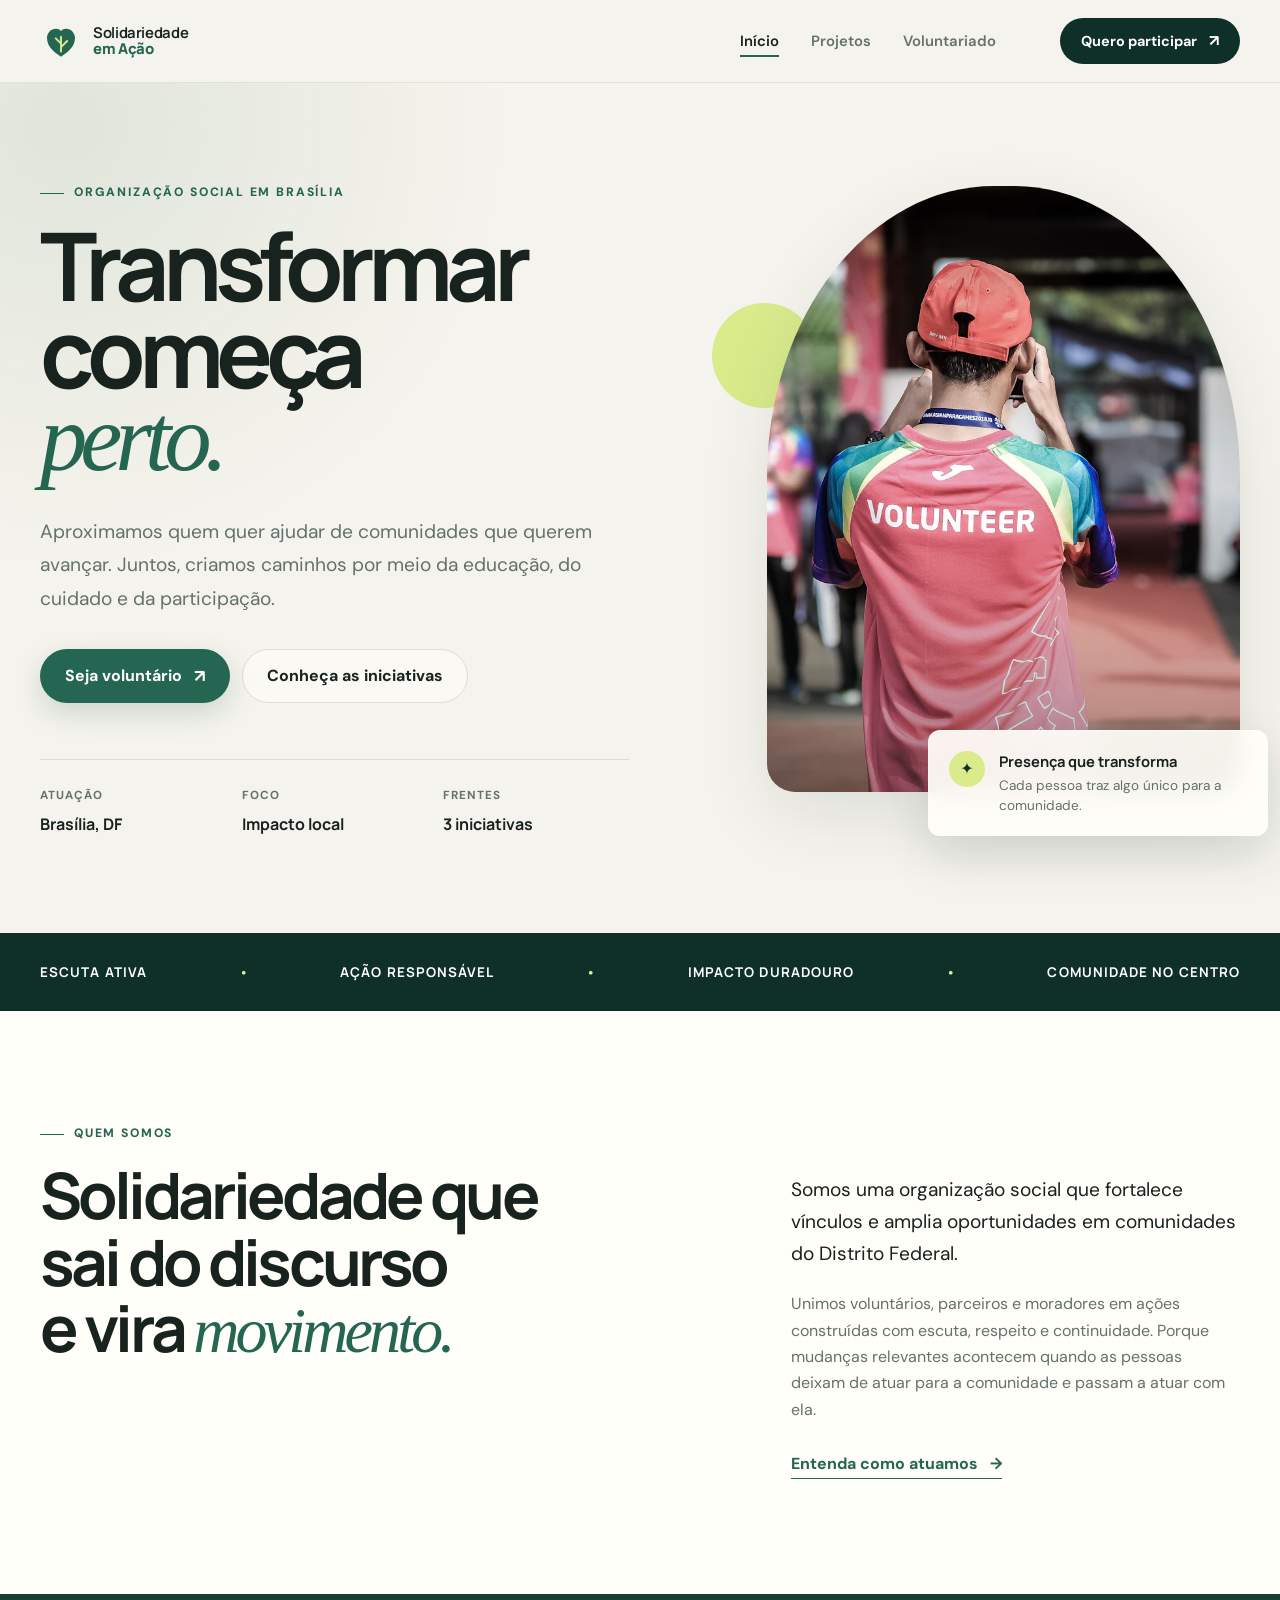
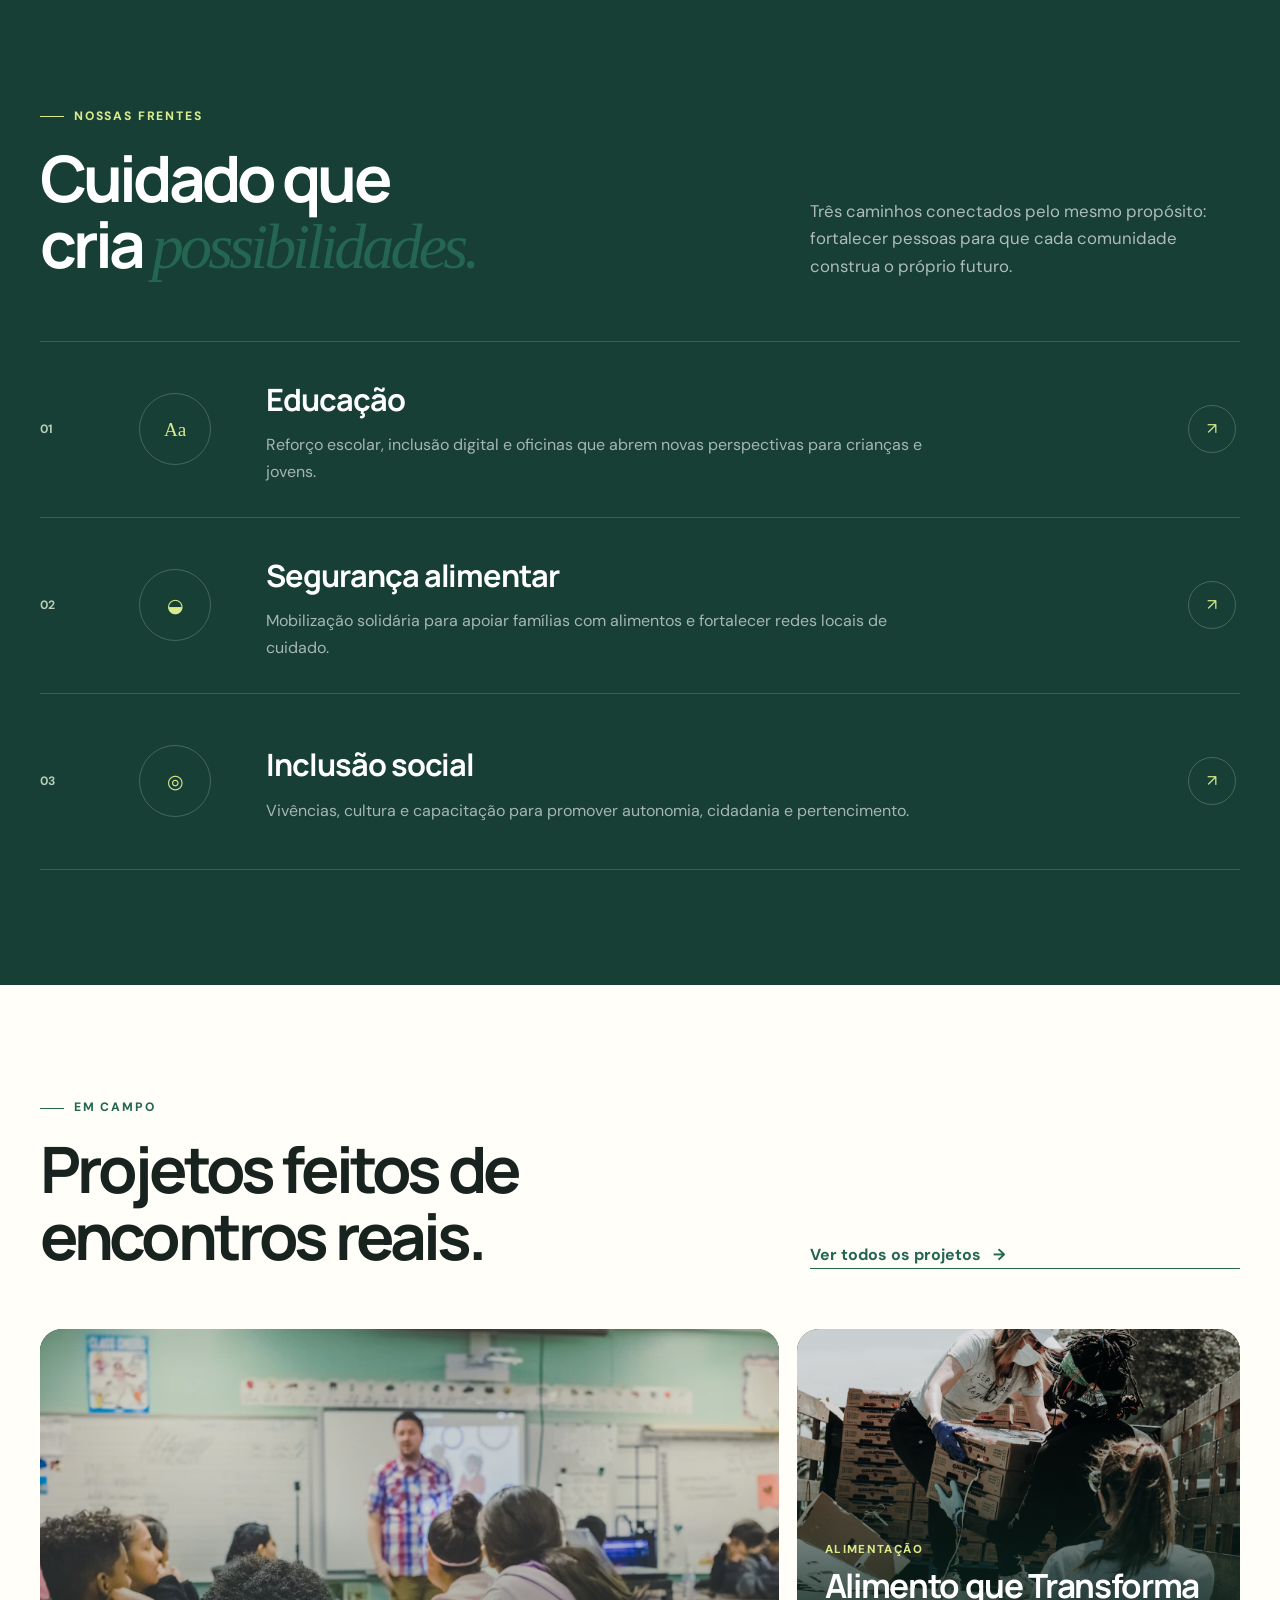
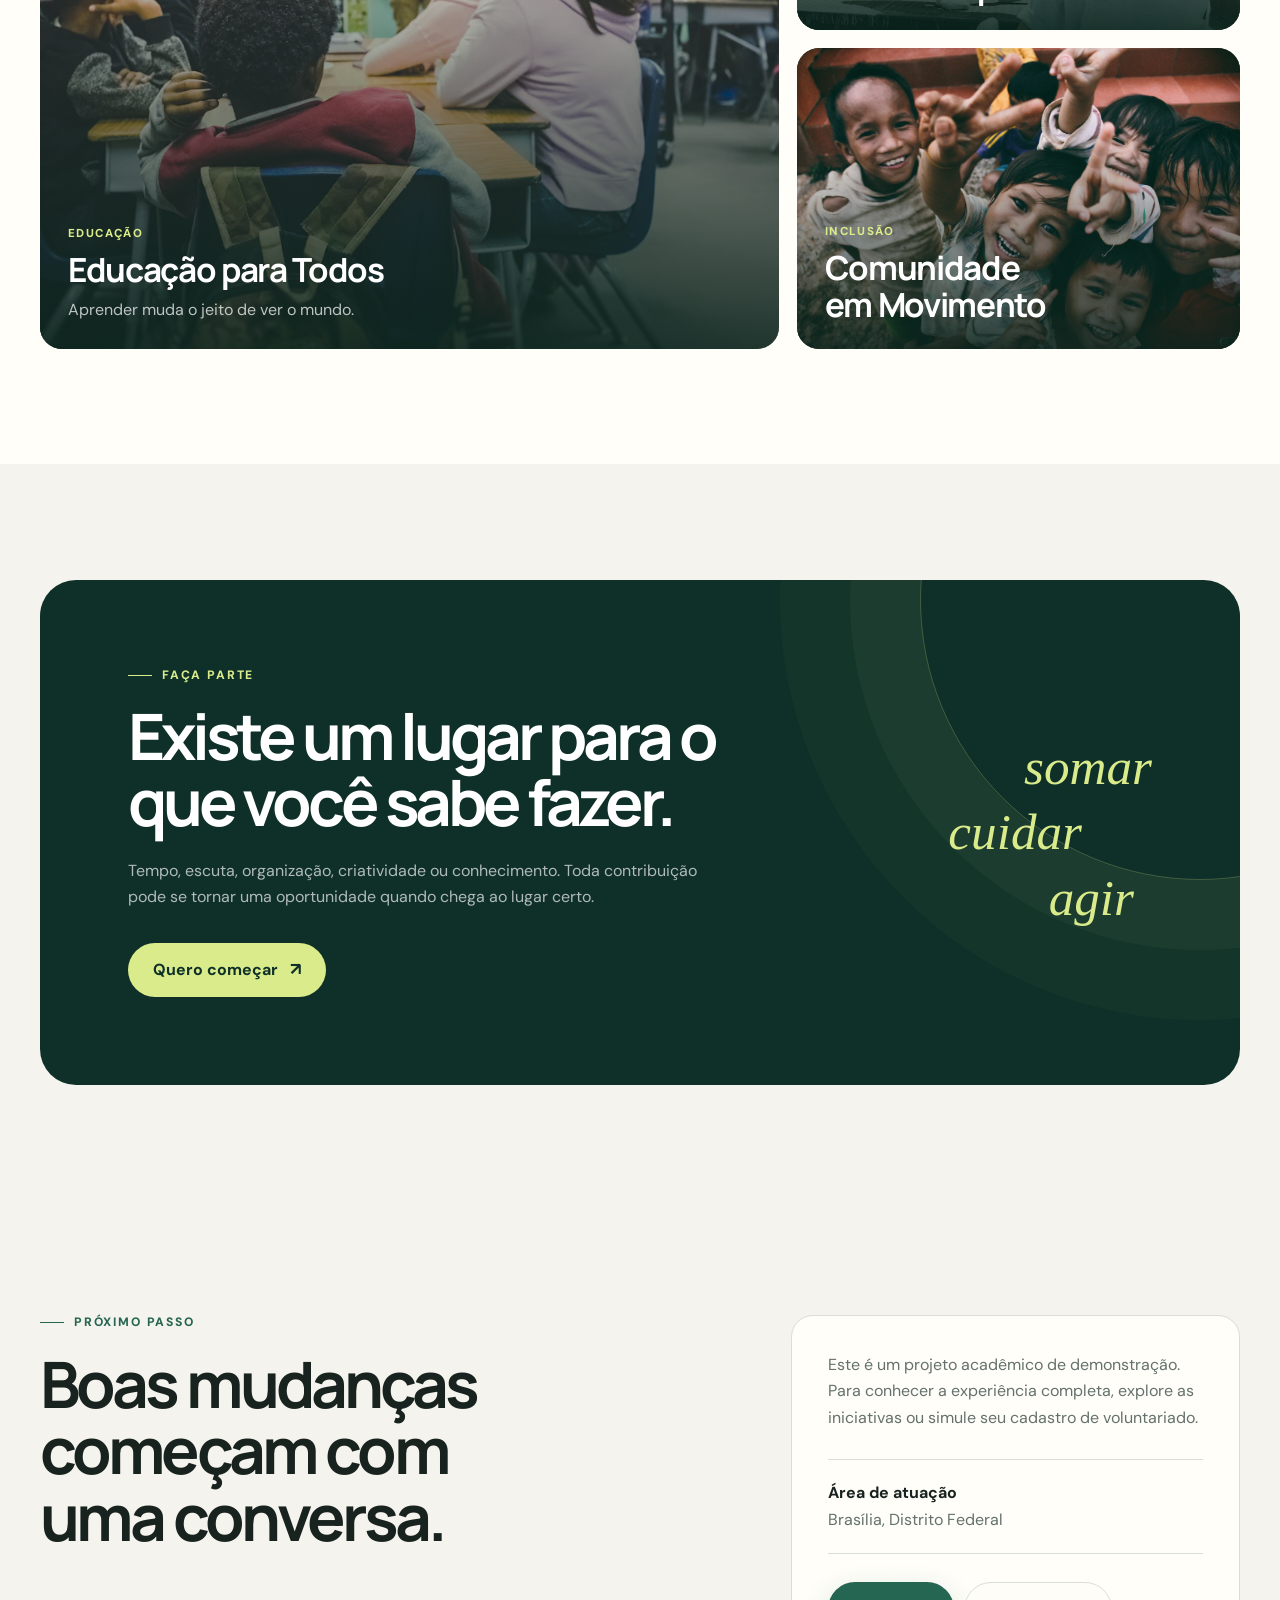
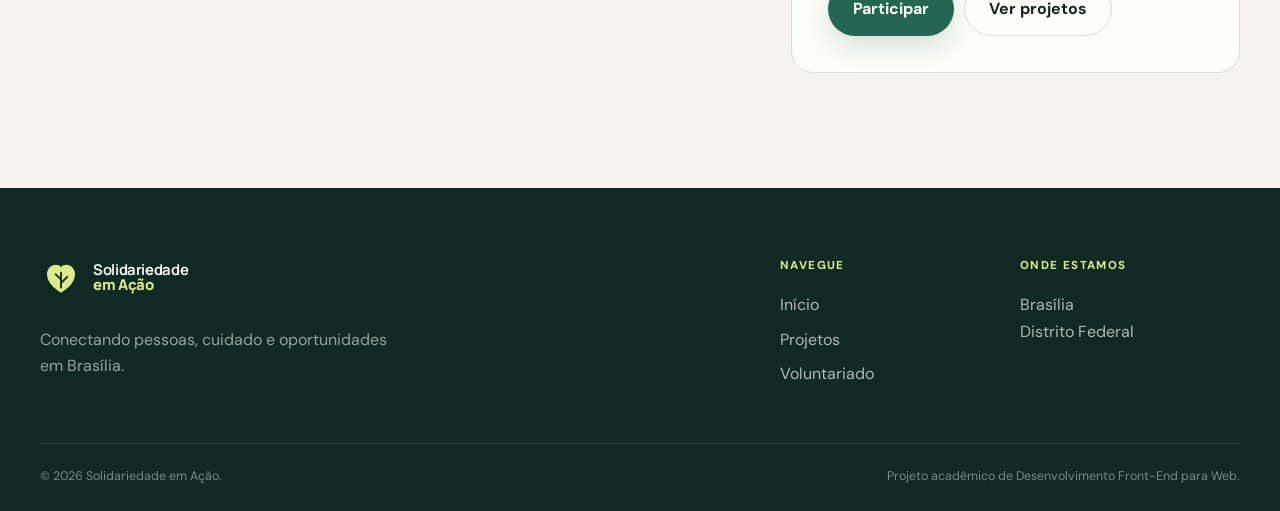
==== commit 76f40ae8: "chore: finalize assets and HTML validation" ====
--- a/index.html
+++ b/index.html
@@ -61,7 +61,10 @@
 
         <div class="hero-media reveal reveal-delay">
           <div class="hero-image">
-            <img src="https://images.unsplash.com/photo-1559027615-cd4628902d4a?auto=format&fit=crop&w=1400&q=85" alt="Grupo de voluntários reunido ao ar livre durante uma ação comunitária" width="900" height="1080">
+            <picture>
+              <source srcset="assets/images/voluntariado.webp" type="image/webp">
+              <img src="assets/images/voluntariado.jpg" alt="Grupo de voluntários reunido ao ar livre durante uma ação comunitária" width="900" height="1080">
+            </picture>
           </div>
           <div class="hero-note">
             <span class="note-icon" aria-hidden="true">✦</span>
@@ -141,20 +144,29 @@
         <div class="featured-grid">
           <article class="project-preview project-preview-large reveal">
             <a href="projetos.html#educacao" aria-label="Conhecer Educação para Todos">
-              <img src="https://images.unsplash.com/photo-1509062522246-3755977927d7?auto=format&fit=crop&w=1200&q=85" alt="Estudantes em sala de aula acompanhando uma atividade" width="900" height="700">
+              <picture>
+                <source srcset="assets/images/educacao.webp" type="image/webp">
+                <img src="assets/images/educacao.jpg" alt="Estudantes em sala de aula acompanhando uma atividade" width="900" height="700">
+              </picture>
               <div class="preview-overlay"><span>Educação</span><h3>Educação para Todos</h3><p>Aprender muda o jeito de ver o mundo.</p></div>
             </a>
           </article>
           <div class="featured-stack">
             <article class="project-preview reveal">
               <a href="projetos.html#alimentacao" aria-label="Conhecer Alimento que Transforma">
-                <img src="https://images.unsplash.com/photo-1593113598332-cd288d649433?auto=format&fit=crop&w=1000&q=85" alt="Voluntários separando alimentos para doação" width="800" height="520">
+                <picture>
+                  <source srcset="assets/images/alimentacao.webp" type="image/webp">
+                  <img src="assets/images/alimentacao.jpg" alt="Voluntários separando alimentos para doação" width="800" height="520">
+                </picture>
                 <div class="preview-overlay"><span>Alimentação</span><h3>Alimento que Transforma</h3></div>
               </a>
             </article>
             <article class="project-preview reveal">
               <a href="projetos.html#comunidade" aria-label="Conhecer Comunidade em Movimento">
-                <img src="https://images.unsplash.com/photo-1488521787991-ed7bbaae773c?auto=format&fit=crop&w=1000&q=85" alt="Crianças reunidas em atividade comunitária" width="800" height="520">
+                <picture>
+                  <source srcset="assets/images/inclusao-social.webp" type="image/webp">
+                  <img src="assets/images/inclusao-social.jpg" alt="Crianças reunidas em atividade comunitária" width="800" height="520">
+                </picture>
                 <div class="preview-overlay"><span>Inclusão</span><h3>Comunidade em Movimento</h3></div>
               </a>
             </article>
--- a/css.css
+++ b/css.css
@@ -73,6 +73,10 @@
   max-width: 100%;
 }
 
+picture {
+  display: contents;
+}
+
 button, input, select, textarea {
   font: inherit;
 }
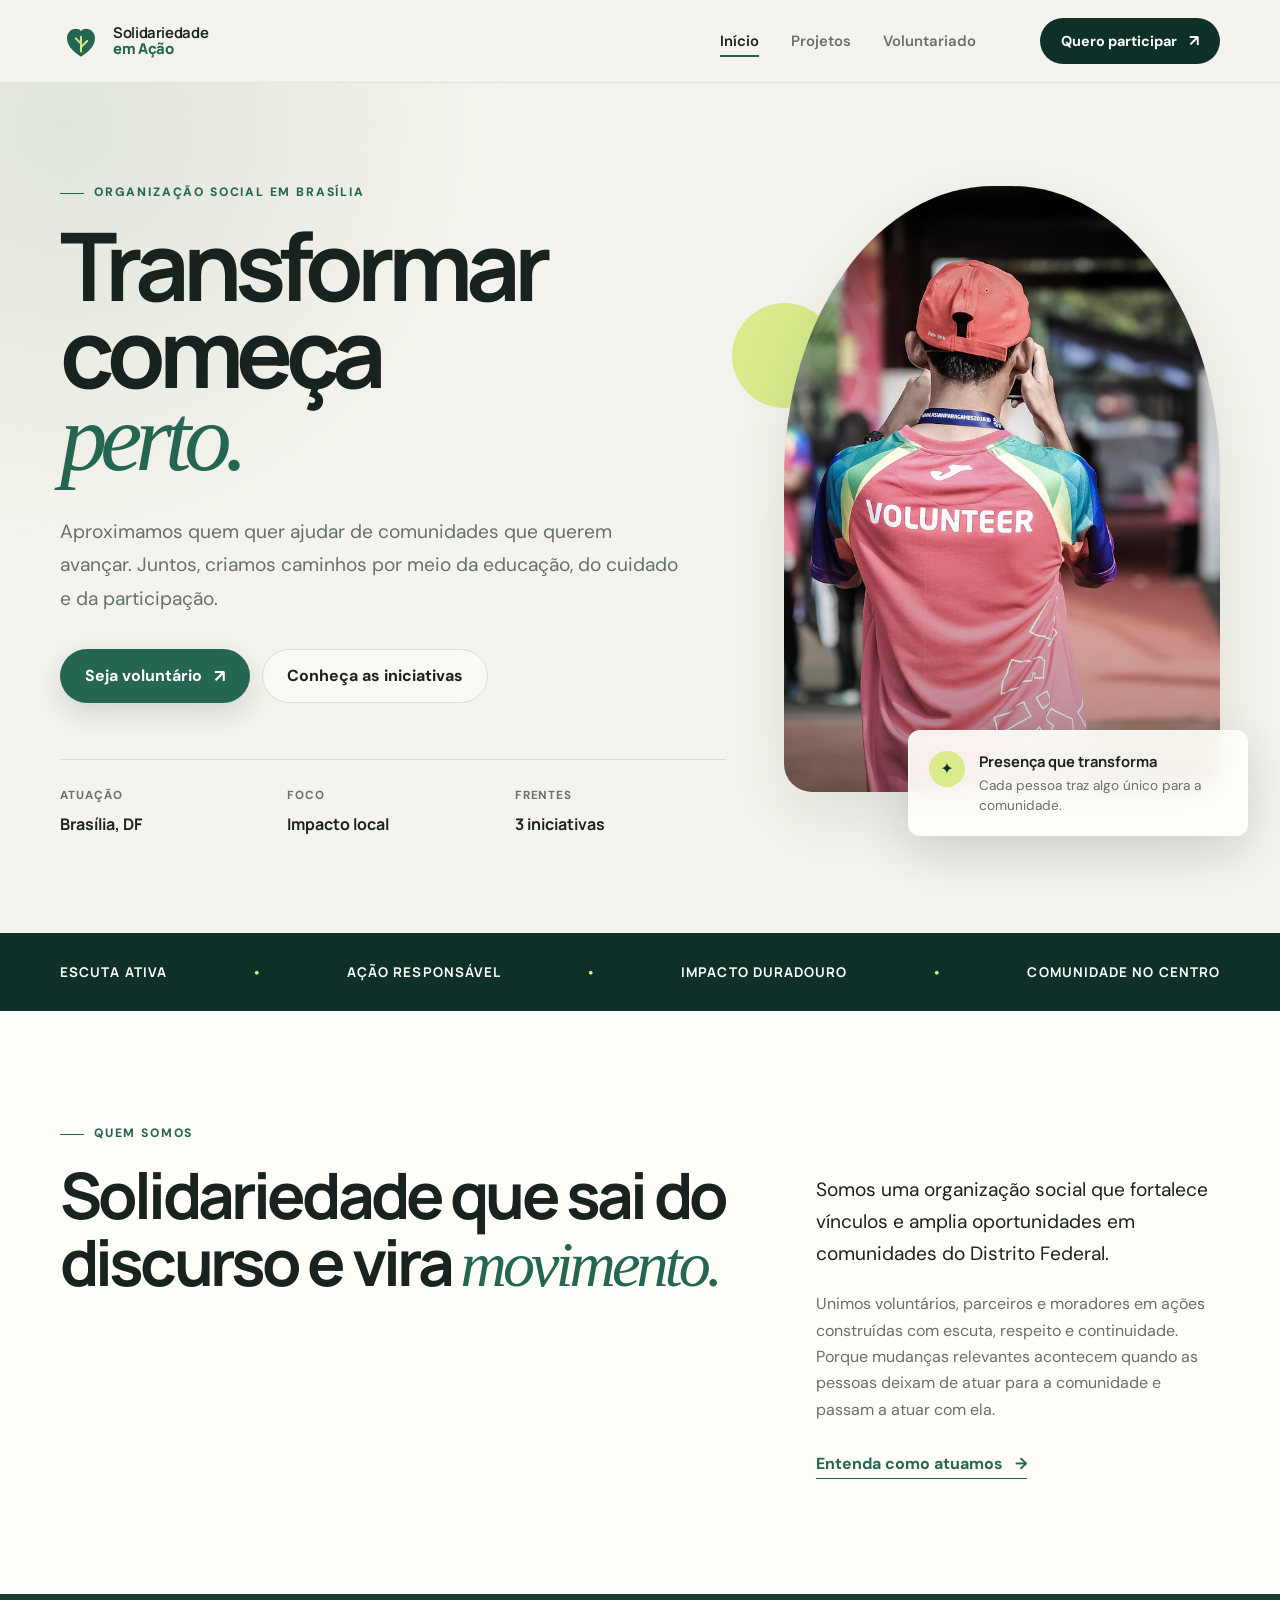
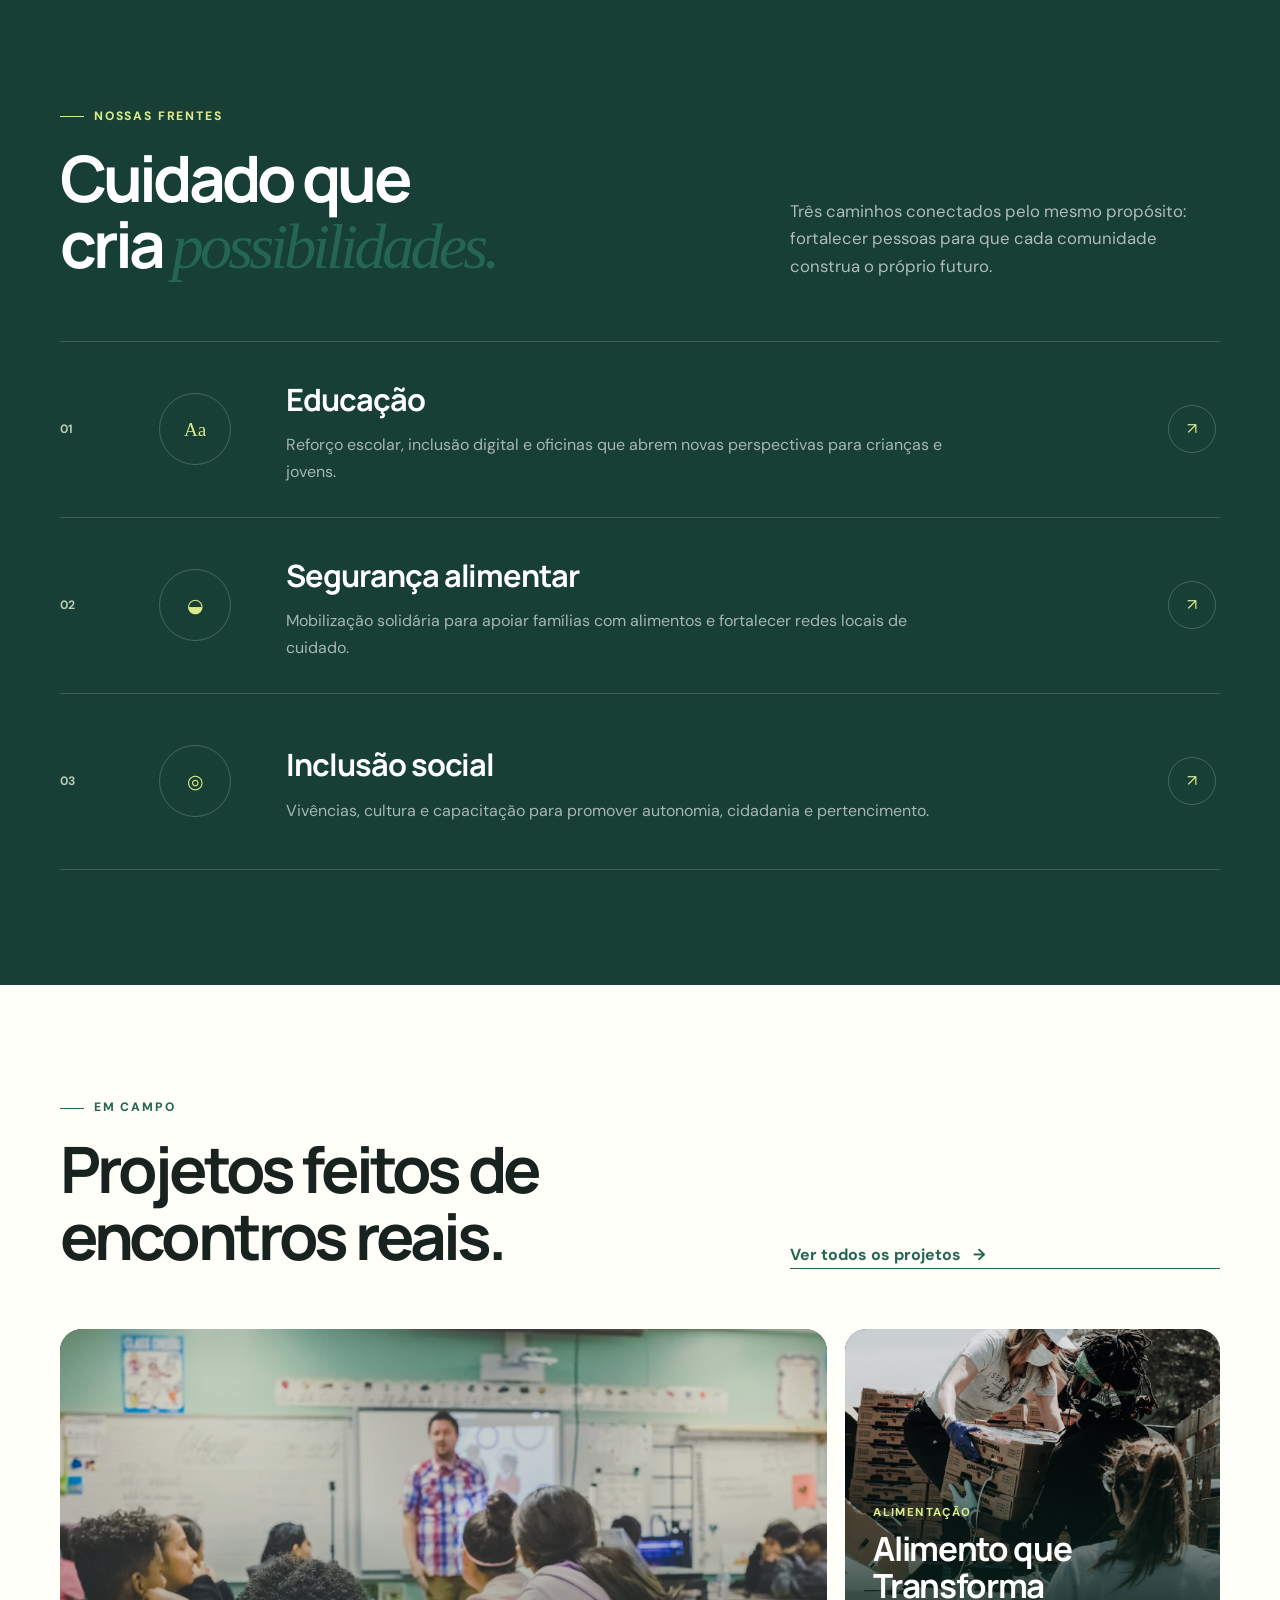
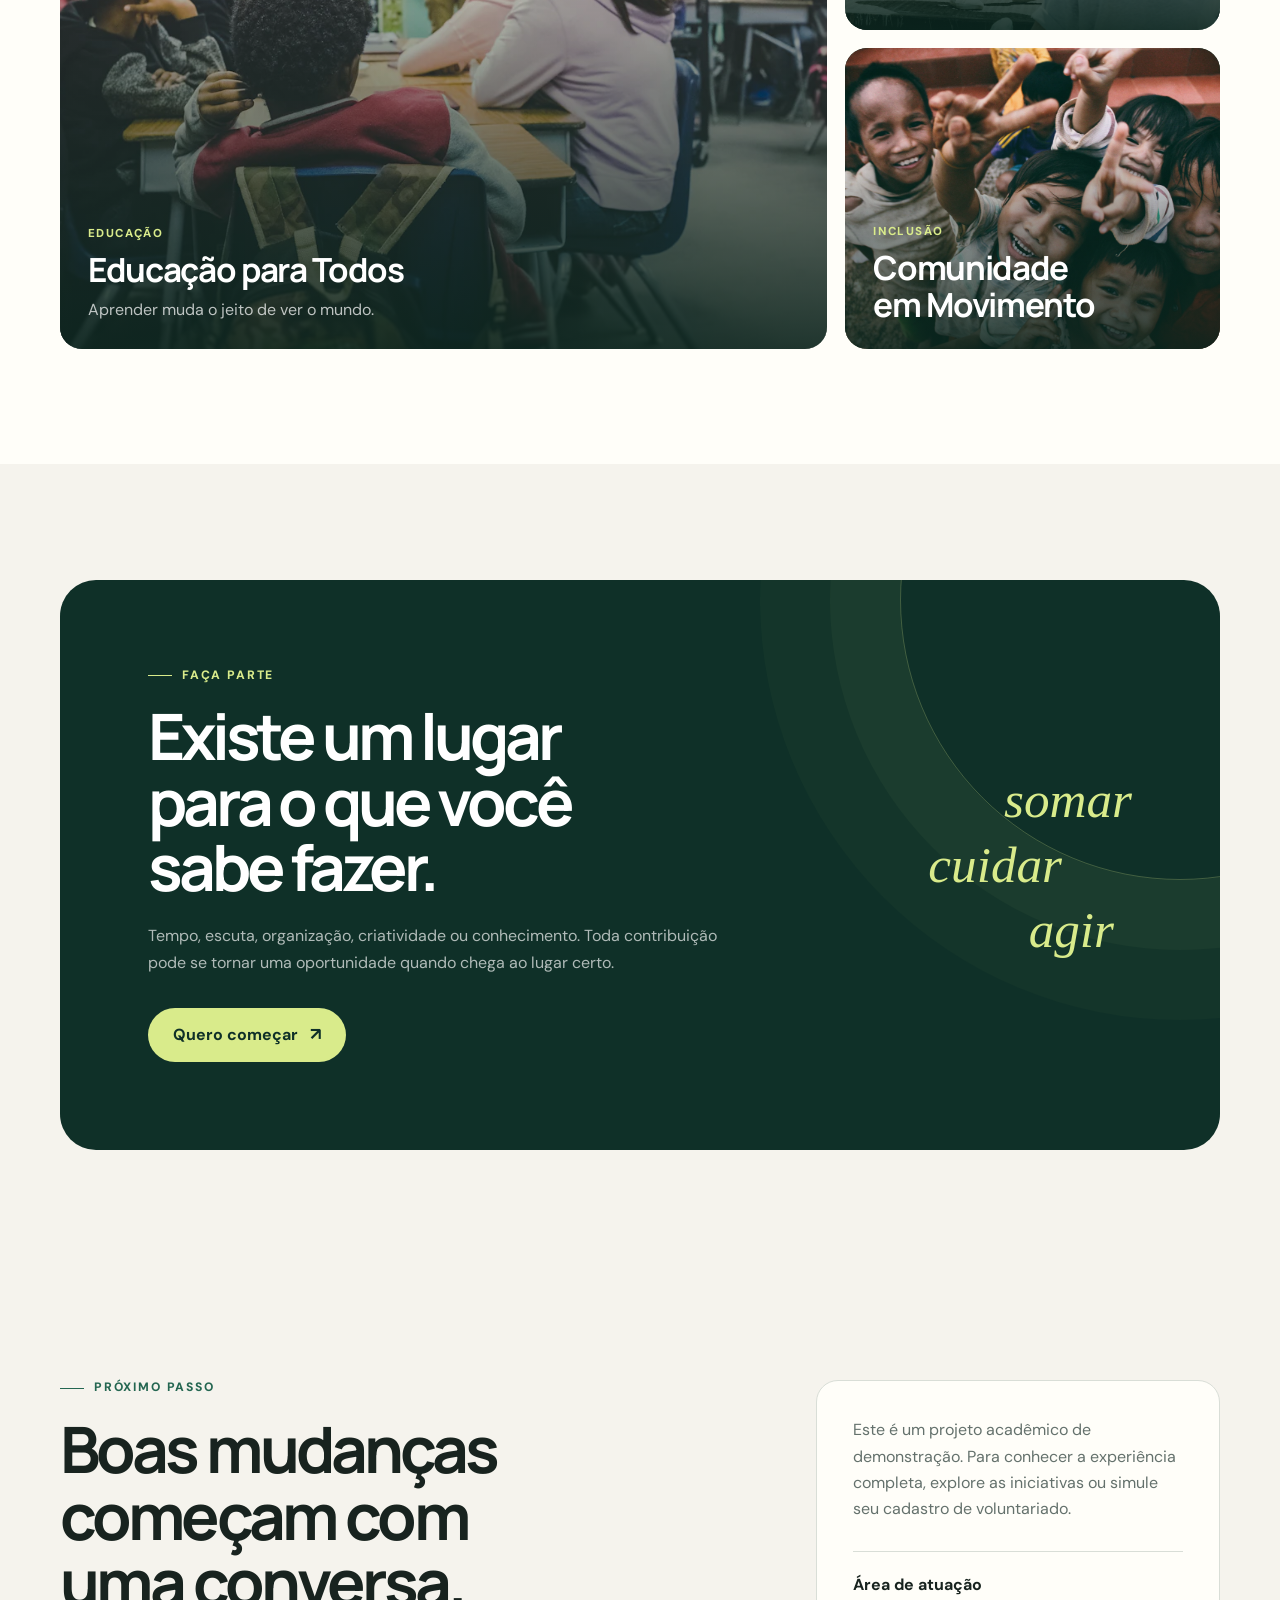
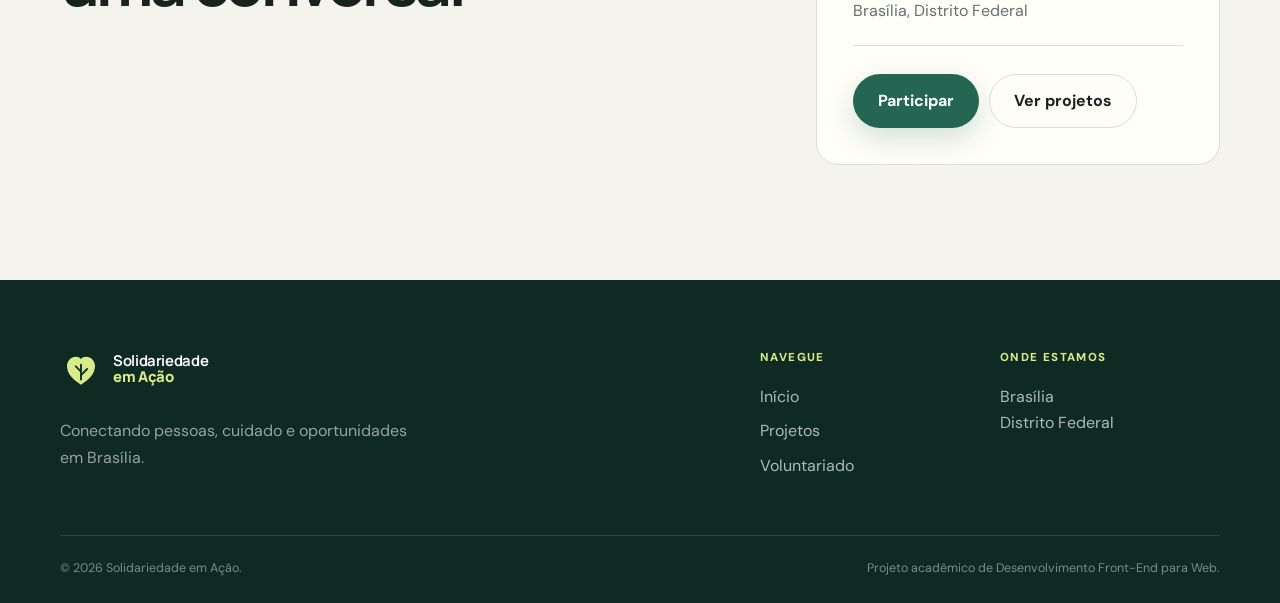
==== commit ef140946: "feat: add responsive navigation dropdown" ====
--- a/index.html
+++ b/index.html
@@ -33,7 +33,14 @@
       <nav class="site-nav" id="menu-principal" aria-label="Navegação principal">
         <ul>
           <li><a href="index.html" aria-current="page">Início</a></li>
-          <li><a href="projetos.html">Projetos</a></li>
+          <li class="nav-item-dropdown">
+            <a href="projetos.html">Projetos</a>
+            <ul class="nav-submenu">
+              <li><a href="projetos.html#educacao">Educação para Todos</a></li>
+              <li><a href="projetos.html#alimentacao">Alimento que Transforma</a></li>
+              <li><a href="projetos.html#comunidade">Comunidade em Movimento</a></li>
+            </ul>
+          </li>
           <li><a href="cadastro.html">Voluntariado</a></li>
         </ul>
         <a class="button button-small button-dark nav-cta" href="cadastro.html">Quero participar <span aria-hidden="true">↗</span></a>
--- a/css.css
+++ b/css.css
@@ -189,7 +189,7 @@
   gap: clamp(24px, 4vw, 52px);
 }
 
-.site-nav ul {
+.site-nav > ul {
   display: flex;
   align-items: center;
   gap: 6px;
@@ -229,6 +229,56 @@
 .site-nav ul a[aria-current="page"]::after {
   transform: scaleX(1);
   transform-origin: left;
+}
+
+.nav-item-dropdown {
+  position: relative;
+}
+
+.site-nav .nav-submenu {
+  position: absolute;
+  top: 100%;
+  left: 50%;
+  z-index: 20;
+  display: grid;
+  min-width: 250px;
+  gap: 0;
+  padding: 10px;
+  border: 1px solid var(--line);
+  border-radius: 14px;
+  background: var(--paper);
+  box-shadow: 0 18px 45px rgba(23, 63, 53, .14);
+  opacity: 0;
+  visibility: hidden;
+  transform: translate(-50%, -8px);
+  pointer-events: none;
+  transition: opacity var(--transition), visibility var(--transition), transform var(--transition);
+}
+
+.nav-item-dropdown:hover > .nav-submenu,
+.nav-item-dropdown:focus-within > .nav-submenu {
+  opacity: 1;
+  visibility: visible;
+  transform: translate(-50%, 0);
+  pointer-events: auto;
+}
+
+.site-nav .nav-submenu a {
+  width: 100%;
+  min-height: 40px;
+  padding: 8px 14px;
+  border-radius: 8px;
+  white-space: nowrap;
+}
+
+.site-nav .nav-submenu a::after {
+  display: none;
+}
+
+.site-nav .nav-submenu a:hover,
+.site-nav .nav-submenu a:focus-visible {
+  background: var(--mist);
+  color: var(--ink);
 }
 
 .nav-toggle {
@@ -374,9 +424,18 @@
 
 .hero-grid {
   display: grid;
-  grid-template-columns: minmax(0, 1.02fr) minmax(420px, .88fr);
+  grid-template-columns: repeat(12, minmax(0, 1fr));
   align-items: center;
-  gap: clamp(56px, 8vw, 112px);
+  column-gap: clamp(16px, 2vw, 28px);
+}
+
+.hero-copy {
+  grid-column: span 7;
+}
+
+.hero-media {
+  grid-column: span 5;
+  padding-left: clamp(24px, 4vw, 56px);
 }
 
 .hero h1 {
@@ -539,9 +598,13 @@
 
 .about-grid {
   display: grid;
-  grid-template-columns: minmax(0, 1fr) minmax(340px, .72fr);
-  gap: clamp(60px, 10vw, 150px);
+  grid-template-columns: repeat(12, minmax(0, 1fr));
+  column-gap: clamp(16px, 2vw, 28px);
   align-items: start;
+}
+
+.section-intro {
+  grid-column: span 7;
 }
 
 .about h2 {
@@ -549,6 +612,8 @@
 }
 
 .about-copy {
+  grid-column: span 5;
+  margin-left: clamp(38px, 6vw, 92px);
   padding-top: 48px;
 }
 
@@ -687,11 +752,16 @@
 
 .featured-grid {
   display: grid;
-  grid-template-columns: 1.25fr .75fr;
+  grid-template-columns: repeat(12, minmax(0, 1fr));
   gap: 18px;
 }
 
+.project-preview-large {
+  grid-column: span 8;
+}
+
 .featured-stack {
+  grid-column: span 4;
   display: grid;
   gap: 18px;
 }
@@ -836,9 +906,13 @@
 
 .contact-grid {
   display: grid;
-  grid-template-columns: minmax(0, 1fr) minmax(340px, .72fr);
-  gap: clamp(60px, 10vw, 150px);
+  grid-template-columns: repeat(12, minmax(0, 1fr));
+  column-gap: clamp(16px, 2vw, 28px);
   align-items: start;
+}
+
+.contact-grid > div:first-child {
+  grid-column: span 7;
 }
 
 .contact h2 {
@@ -846,6 +920,8 @@
 }
 
 .contact-card {
+  grid-column: span 5;
+  margin-left: clamp(38px, 6vw, 92px);
   padding: 36px;
   border: 1px solid var(--line);
   border-radius: var(--radius-md);
@@ -953,9 +1029,13 @@
 
 .page-hero-grid {
   display: grid;
-  grid-template-columns: minmax(0, 1.25fr) minmax(300px, .55fr);
+  grid-template-columns: repeat(12, minmax(0, 1fr));
   align-items: end;
-  gap: 70px;
+  column-gap: clamp(16px, 2vw, 28px);
+}
+
+.page-hero-grid > div:first-child {
+  grid-column: span 8;
 }
 
 .page-hero h1 {
@@ -970,6 +1050,8 @@
 }
 
 .page-hero-aside {
+  grid-column: span 4;
+  padding-left: clamp(20px, 3vw, 42px);
   padding-bottom: 10px;
 }
 
@@ -1048,13 +1130,27 @@
 
 .project-detail-grid {
   display: grid;
-  grid-template-columns: minmax(390px, .9fr) minmax(0, 1fr);
+  grid-template-columns: repeat(12, minmax(0, 1fr));
   align-items: center;
-  gap: clamp(60px, 10vw, 140px);
+  column-gap: clamp(16px, 2vw, 28px);
+}
+
+.project-detail-media {
+  grid-column: span 5;
+}
+
+.project-detail-copy {
+  grid-column: span 7;
+  padding-left: clamp(40px, 7vw, 108px);
 }
 
 .project-detail-alt .project-detail-media {
   order: 2;
+}
+
+.project-detail-alt .project-detail-copy {
+  padding-right: clamp(40px, 7vw, 108px);
+  padding-left: 0;
 }
 
 .project-detail-media {
@@ -1146,8 +1242,16 @@
 
 .volunteer-layout {
   display: grid;
-  grid-template-columns: minmax(380px, .8fr) minmax(600px, 1.2fr);
+  grid-template-columns: repeat(12, minmax(0, 1fr));
   align-items: stretch;
+}
+
+.volunteer-story {
+  grid-column: span 5;
+}
+
+.form-section {
+  grid-column: span 7;
 }
 
 .volunteer-story {
@@ -1486,10 +1590,25 @@
   transform: translateY(0);
 }
 
+@media (max-width: 1280px) {
+  .container {
+    width: min(calc(100% - 48px), 1160px);
+  }
+
+  .hero-media,
+  .page-hero-aside {
+    padding-left: clamp(18px, 3vw, 38px);
+  }
+
+  .about-copy,
+  .contact-card {
+    margin-left: clamp(28px, 5vw, 68px);
+  }
+}
+
 @media (max-width: 1100px) {
   .hero-grid {
-    grid-template-columns: minmax(0, 1fr) minmax(360px, .82fr);
-    gap: 54px;
+    column-gap: 16px;
   }
 
   .hero-media {
@@ -1501,7 +1620,7 @@
   }
 
   .volunteer-layout {
-    grid-template-columns: minmax(340px, .75fr) minmax(0, 1.25fr);
+    grid-template-columns: repeat(12, minmax(0, 1fr));
   }
 
   .volunteer-story,
@@ -1531,7 +1650,7 @@
     background: var(--canvas);
   }
 
-  .site-nav ul {
+  .site-nav > ul {
     display: grid;
   }
 
@@ -1544,6 +1663,29 @@
 
   .site-nav ul a::after {
     display: none;
+  }
+
+  .site-nav .nav-submenu {
+    position: static;
+    min-width: 0;
+    padding: 4px 0 6px 18px;
+    border: 0;
+    border-radius: 0;
+    background: transparent;
+    box-shadow: none;
+    opacity: 1;
+    visibility: visible;
+    transform: none;
+    pointer-events: auto;
+    transition: none;
+  }
+
+  .site-nav .nav-submenu a {
+    min-height: 42px;
+    padding-inline: 12px 4px;
+    border-radius: 0;
+    color: var(--muted);
+    font-size: .84rem;
   }
 
   .nav-cta {
@@ -1581,8 +1723,40 @@
   .about-grid,
   .contact-grid,
   .page-hero-grid,
-  .project-detail-grid {
-    grid-template-columns: 1fr;
+  .project-detail-grid,
+  .featured-grid,
+  .volunteer-layout {
+    grid-template-columns: repeat(12, minmax(0, 1fr));
+  }
+
+  .hero-copy,
+  .hero-media,
+  .section-intro,
+  .about-copy,
+  .contact-grid > div:first-child,
+  .contact-card,
+  .page-hero-grid > div:first-child,
+  .page-hero-aside,
+  .project-detail-media,
+  .project-detail-copy,
+  .project-preview-large,
+  .featured-stack,
+  .volunteer-story,
+  .form-section {
+    grid-column: 1 / -1;
+  }
+
+  .hero-media,
+  .page-hero-aside,
+  .project-detail-copy,
+  .project-detail-alt .project-detail-copy {
+    padding-right: 0;
+    padding-left: 0;
+  }
+
+  .about-copy,
+  .contact-card {
+    margin-left: 0;
   }
 
   .hero h1 {
@@ -1603,10 +1777,6 @@
     max-width: 610px;
   }
 
-  .featured-grid {
-    grid-template-columns: 1fr;
-  }
-
   .featured-stack {
     grid-template-columns: repeat(2, 1fr);
   }
@@ -1634,7 +1804,8 @@
   }
 
   .project-detail-grid {
-    gap: 52px;
+    row-gap: 52px;
+    column-gap: 0;
   }
 
   .project-detail-media,
@@ -1644,10 +1815,6 @@
 
   .project-detail-alt .project-detail-media {
     order: 0;
-  }
-
-  .volunteer-layout {
-    grid-template-columns: 1fr;
   }
 
   .volunteer-story {
